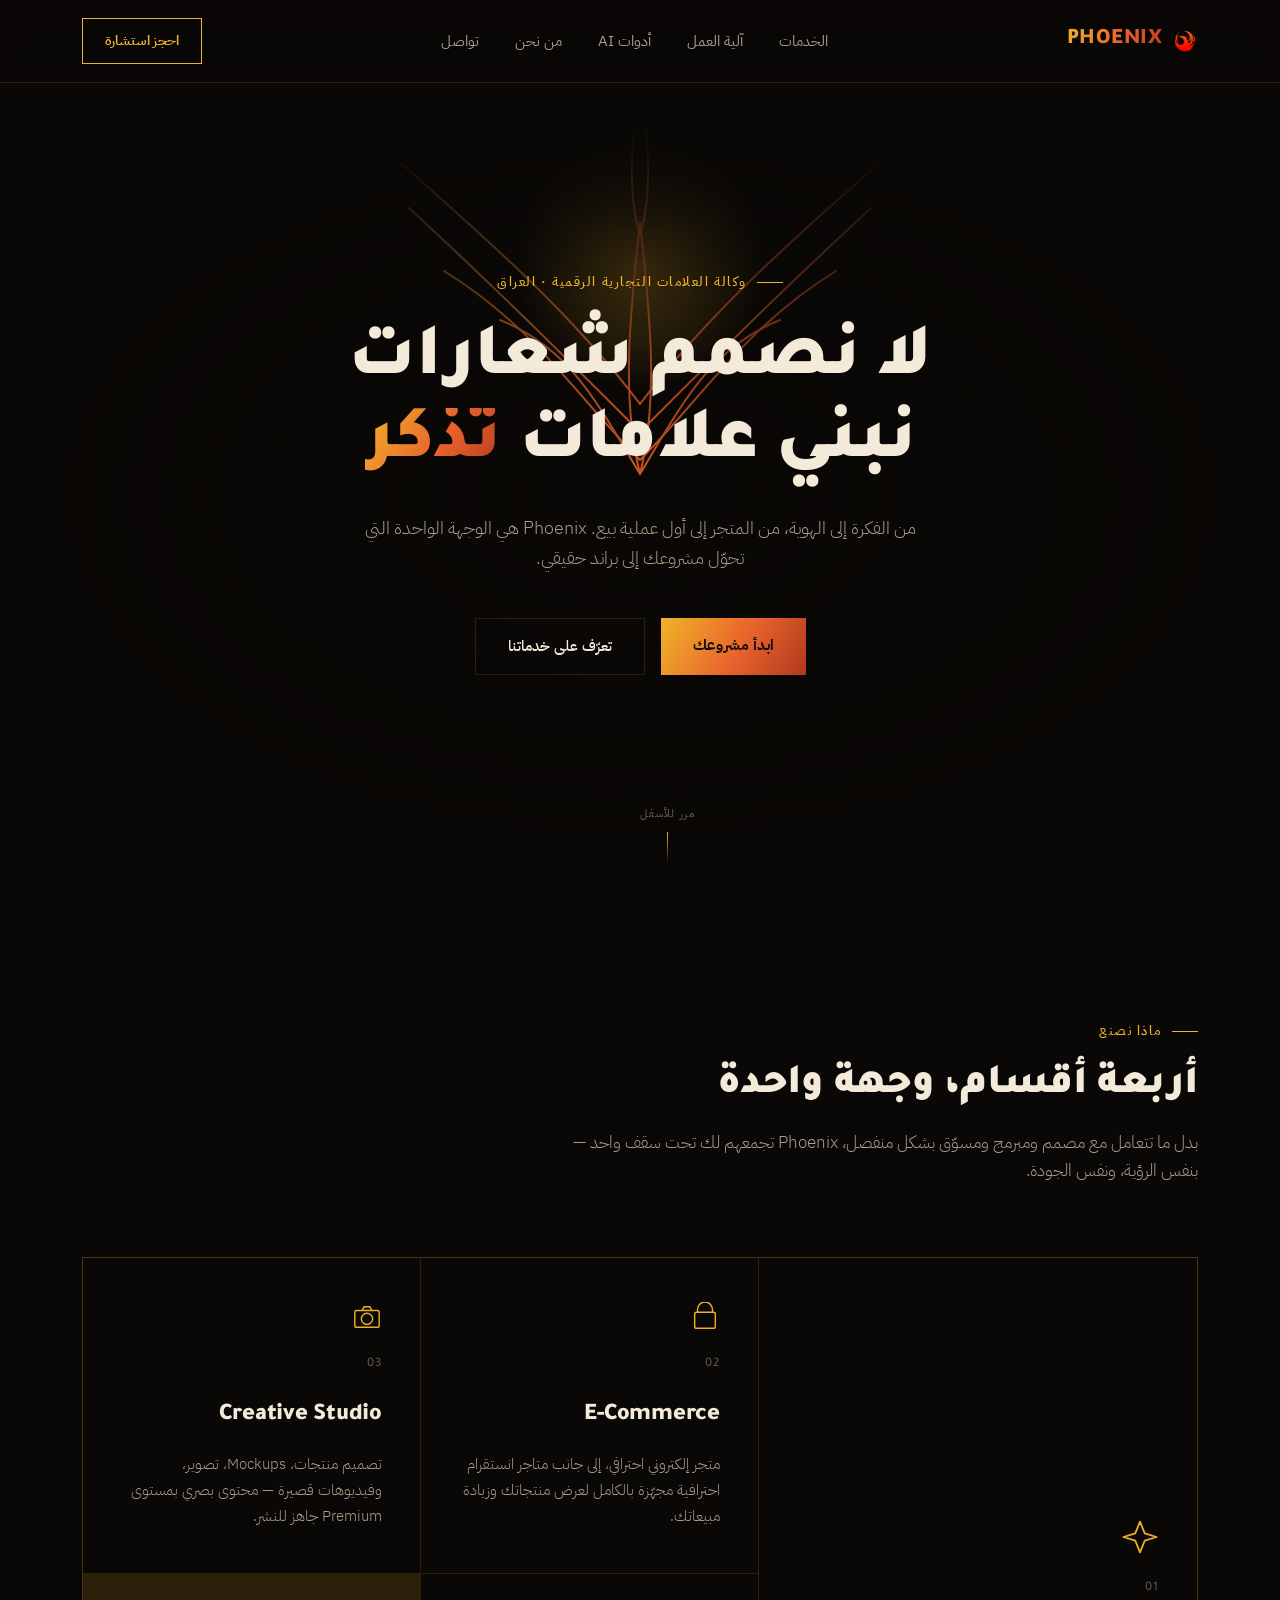
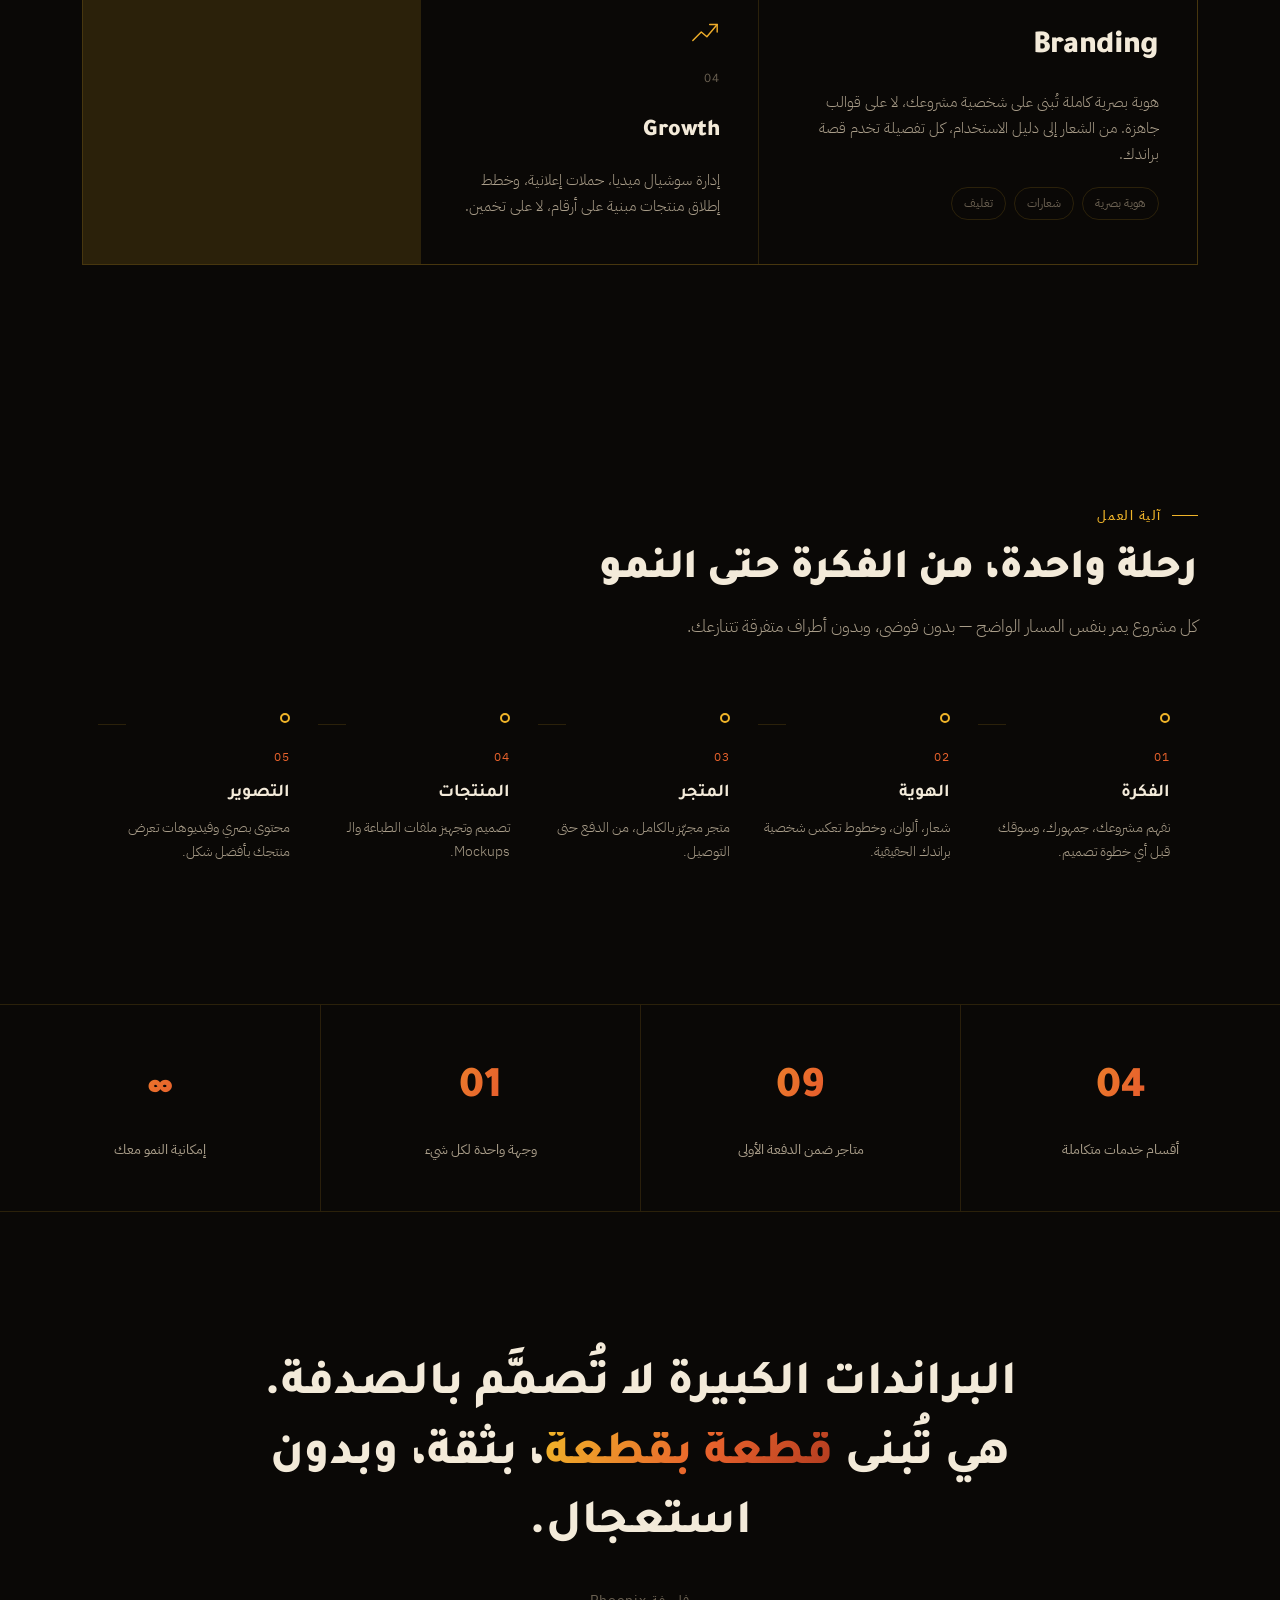
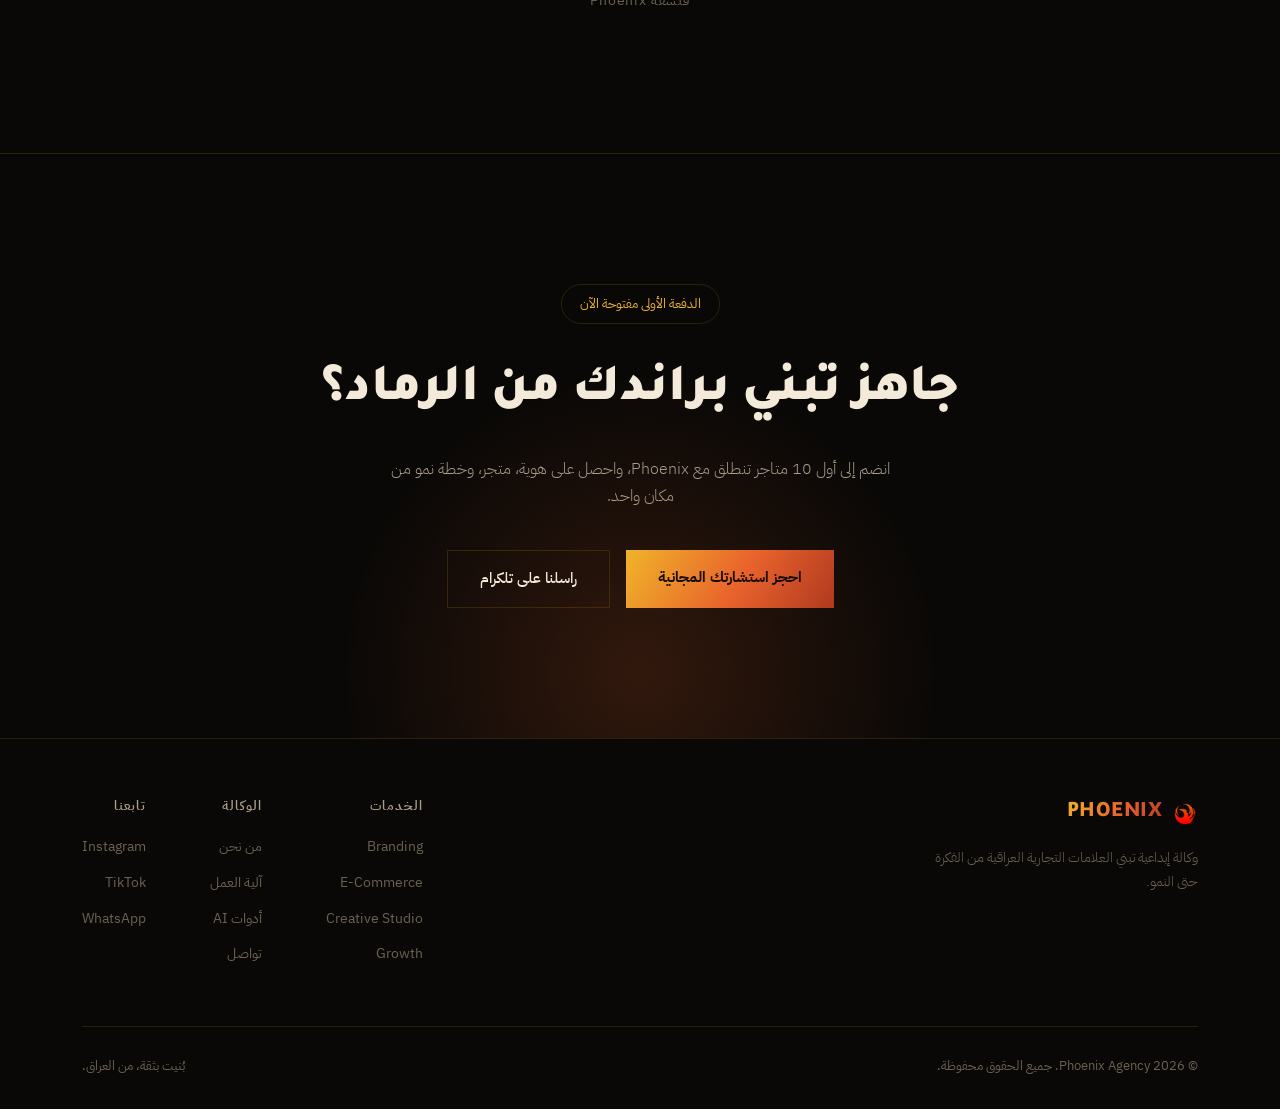
==== index.html @ eb83a471 "Rename phoenix-website.html to index.html" ====
<!DOCTYPE html>
<html lang="ar" dir="rtl">
<head>
<meta charset="UTF-8">
<meta name="viewport" content="width=device-width, initial-scale=1.0">
<title>Phoenix Agency — نبني علاماتك من الفكرة حتى النمو</title>
<link rel="preconnect" href="https://fonts.googleapis.com">
<link rel="preconnect" href="https://fonts.gstatic.com" crossorigin>
<link href="https://fonts.googleapis.com/css2?family=Tajawal:wght@400;500;700;800;900&family=IBM+Plex+Sans+Arabic:wght@300;400;500;600&display=swap" rel="stylesheet">
<style>
  :root{
    --bg-0:#0a0806;
    --bg-1:#141009;
    --bg-2:#1c150c;
    --ink:#f3ead9;
    --ink-dim:#a99d89;
    --ink-faint:#6b6152;
    --gold:#f0b429;
    --ember:#e8622c;
    --ember-deep:#b03a1f;
    --line:rgba(240,180,41,0.14);
    --flame: linear-gradient(120deg, #f0b429 0%, #e8622c 55%, #b03a1f 100%);
    --flame-soft: linear-gradient(180deg, rgba(240,180,41,0.16), rgba(232,98,44,0.02));
    --radius: 2px;
    --maxw: 1180px;
  }
  *{margin:0;padding:0;box-sizing:border-box;}
  html{scroll-behavior:smooth;}
  body{
    background:var(--bg-0);
    color:var(--ink);
    font-family:'IBM Plex Sans Arabic', sans-serif;
    font-weight:400;
    line-height:1.7;
    overflow-x:hidden;
    -webkit-font-smoothing:antialiased;
  }
  h1,h2,h3,.display{
    font-family:'Tajawal', sans-serif;
    font-weight:900;
    letter-spacing:-0.01em;
  }
  a{color:inherit;text-decoration:none;}
  img,svg{display:block;max-width:100%;}
  ::selection{background:var(--ember);color:var(--bg-0);}
  :focus-visible{outline:2px solid var(--gold);outline-offset:3px;}

  .wrap{max-width:var(--maxw);margin:0 auto;padding:0 32px;}

  /* ---------- NAV ---------- */
  header{
    position:fixed;top:0;left:0;right:0;z-index:100;
    background:rgba(10,8,6,0.72);
    backdrop-filter:blur(14px);
    border-bottom:1px solid var(--line);
  }
  nav{
    display:flex;align-items:center;justify-content:space-between;
    padding:18px 32px;max-width:var(--maxw);margin:0 auto;
  }
  .logo{
    font-family:'Tajawal',sans-serif;font-weight:900;font-size:22px;
    display:flex;align-items:center;gap:10px;letter-spacing:0.02em;
  }
  .logo-mark{width:26px;height:26px;flex-shrink:0;}
  .logo-text{background:var(--flame);-webkit-background-clip:text;background-clip:text;color:transparent;}
  .nav-links{display:flex;gap:36px;font-size:14.5px;color:var(--ink-dim);}
  .nav-links a{position:relative;padding:4px 0;transition:color .25s;}
  .nav-links a:hover{color:var(--ink);}
  .nav-links a::after{
    content:"";position:absolute;bottom:-2px;right:0;width:0;height:1px;
    background:var(--gold);transition:width .3s ease;
  }
  .nav-links a:hover::after{width:100%;}
  .nav-cta{
    font-size:14px;font-weight:600;padding:10px 22px;border:1px solid var(--gold);
    color:var(--gold);transition:all .3s ease;white-space:nowrap;
  }
  .nav-cta:hover{background:var(--gold);color:var(--bg-0);}
  .burger{display:none;}

  /* ---------- HERO ---------- */
  .hero{
    position:relative;min-height:100svh;display:flex;flex-direction:column;
    justify-content:center;align-items:center;text-align:center;
    padding:140px 32px 100px;overflow:hidden;
  }
  #ember-canvas{
    position:absolute;inset:0;width:100%;height:100%;z-index:0;opacity:0.85;
    pointer-events:none;
  }
  .hero-phoenix{
    position:absolute;top:6%;left:50%;transform:translateX(-50%);
    width:min(58vw,560px);z-index:1;pointer-events:none;
    animation:float 7s ease-in-out infinite;
  }
  .hero-phoenix svg{width:100%;height:auto;overflow:visible;}
  .hero-phoenix .feather{
    fill:none;stroke-width:1.4;stroke-linecap:round;
    stroke-dasharray:520;stroke-dashoffset:520;
    animation:drawFeather 2.4s cubic-bezier(.16,.8,.24,1) forwards;
  }
  .hero-phoenix .glow-core{
    fill:url(#coreGlow);opacity:0;
    animation:glowIn 2s ease forwards 1.6s;
  }
  @keyframes drawFeather{to{stroke-dashoffset:0;}}
  @keyframes glowIn{to{opacity:0.9;}}
  @keyframes float{
    0%,100%{transform:translateX(-50%) translateY(0);}
    50%{transform:translateX(-50%) translateY(-14px);}
  }
  .hero-vignette{
    position:absolute;inset:0;z-index:2;pointer-events:none;
    background:radial-gradient(ellipse 60% 50% at 50% 55%, transparent 0%, var(--bg-0) 82%);
  }
  .hero-inner{position:relative;z-index:3;max-width:840px;}
  .eyebrow{
    display:inline-flex;align-items:center;gap:10px;
    font-size:13px;letter-spacing:0.12em;color:var(--gold);
    font-weight:500;margin-bottom:28px;
    opacity:0;animation:riseIn .9s ease forwards;animation-delay:.1s;
  }
  .eyebrow::before{content:"";width:26px;height:1px;background:var(--gold);}
  .hero h1{
    font-size:clamp(38px,6.2vw,74px);line-height:1.12;
    color:var(--ink);margin-bottom:26px;
    opacity:0;animation:riseIn 1s ease forwards;animation-delay:.25s;
  }
  .hero h1 em{
    font-style:normal;background:var(--flame);
    -webkit-background-clip:text;background-clip:text;color:transparent;
  }
  .hero p{
    font-size:18px;color:var(--ink-dim);max-width:560px;margin:0 auto 44px;
    opacity:0;animation:riseIn 1s ease forwards;animation-delay:.4s;
    font-weight:300;
  }
  .hero-ctas{
    display:flex;gap:16px;justify-content:center;flex-wrap:wrap;
    opacity:0;animation:riseIn 1s ease forwards;animation-delay:.55s;
  }
  .btn-primary{
    background:var(--flame);color:#180d05;font-weight:700;font-size:15px;
    padding:15px 32px;border:none;position:relative;overflow:hidden;
    transition:transform .3s ease, box-shadow .3s ease;
  }
  .btn-primary:hover{transform:translateY(-2px);box-shadow:0 8px 30px -8px rgba(232,98,44,0.6);}
  .btn-ghost{
    padding:15px 32px;border:1px solid var(--line);color:var(--ink);
    font-size:15px;font-weight:500;transition:border-color .3s ease, background .3s ease;
  }
  .btn-ghost:hover{border-color:var(--gold);background:rgba(240,180,41,0.05);}

  @keyframes riseIn{
    from{opacity:0;transform:translateY(18px);}
    to{opacity:1;transform:translateY(0);}
  }

  .scroll-cue{
    position:absolute;bottom:36px;left:50%;transform:translateX(-50%);z-index:2;
    display:flex;flex-direction:column;align-items:center;gap:8px;
    color:var(--ink-faint);font-size:11px;letter-spacing:0.1em;
    opacity:0;animation:riseIn 1s ease forwards;animation-delay:.9s;
  }
  .scroll-cue .line{width:1px;height:32px;background:linear-gradient(var(--gold),transparent);animation:pulse 2s ease-in-out infinite;}
  @keyframes pulse{0%,100%{opacity:.3}50%{opacity:1}}

  /* ---------- SECTION SHELL ---------- */
  section{position:relative;padding:120px 0;}
  .section-head{max-width:640px;margin-bottom:72px;}
  .section-eyebrow{
    font-size:13px;color:var(--gold);letter-spacing:0.12em;font-weight:500;
    display:flex;align-items:center;gap:10px;margin-bottom:18px;
  }
  .section-eyebrow::before{content:"";width:26px;height:1px;background:var(--gold);}
  .section-head h2{font-size:clamp(28px,4vw,42px);line-height:1.25;color:var(--ink);}
  .section-head p{color:var(--ink-dim);font-size:16.5px;margin-top:16px;font-weight:300;}

  .reveal{opacity:0;transform:translateY(28px);transition:opacity .8s ease, transform .8s ease;}
  .reveal.in{opacity:1;transform:translateY(0);}

  /* ---------- SERVICES ---------- */
  .services-grid{
    display:grid;grid-template-columns:1.3fr 1fr 1fr;grid-template-rows:auto auto;gap:1px;
    background:var(--line);border:1px solid var(--line);
  }
  .service-card{
    background:var(--bg-0);padding:44px 38px;position:relative;overflow:hidden;
    transition:background .4s ease;
  }
  .service-card:hover{background:var(--bg-1);}
  .service-card:first-child{grid-row:span 2;display:flex;flex-direction:column;justify-content:flex-end;min-height:420px;}
  .service-card::before{
    content:"";position:absolute;top:0;right:0;width:100%;height:2px;
    background:var(--flame);transform:scaleX(0);transform-origin:right;
    transition:transform .5s ease;
  }
  .service-card:hover::before{transform:scaleX(1);}
  .service-num{
    font-family:'Tajawal',sans-serif;font-size:13px;color:var(--ink-faint);
    letter-spacing:0.08em;margin-bottom:20px;
  }
  .service-icon{
    width:30px;height:30px;margin-bottom:22px;
    transition:transform .5s cubic-bezier(.2,.8,.2,1);
  }
  .service-icon svg{width:100%;height:100%;}
  .service-card:hover .service-icon{transform:rotate(-8deg) scale(1.12);}
  .service-card:first-child .service-icon{width:38px;height:38px;}
  .service-card h3{font-size:24px;color:var(--ink);margin-bottom:14px;}
  .service-card:first-child h3{font-size:32px;}
  .service-card p{color:var(--ink-dim);font-size:15px;font-weight:300;line-height:1.75;}
  .service-tags{display:flex;flex-wrap:wrap;gap:8px;margin-top:20px;}
  .service-tags span{
    font-size:12px;color:var(--ink-faint);border:1px solid var(--line);
    padding:5px 12px;border-radius:20px;
  }

  /* ---------- PROCESS ---------- */
  .process-track{
    display:flex;overflow-x:auto;gap:0;padding-bottom:20px;
    scrollbar-width:thin;scrollbar-color:var(--ember) transparent;
  }
  .process-track::-webkit-scrollbar{height:4px;}
  .process-track::-webkit-scrollbar-thumb{background:var(--ember);}
  .process-step{
    flex:0 0 220px;padding:0 28px 0 0;position:relative;
  }
  .process-step:not(:last-child)::after{
    content:"";position:absolute;top:11px;left:0;width:28px;height:1px;
    background:var(--line);
  }
  .process-dot{
    width:10px;height:10px;border-radius:50%;background:var(--bg-0);
    border:2px solid var(--gold);margin-bottom:24px;position:relative;z-index:1;
  }
  .process-step h4{font-family:'Tajawal',sans-serif;font-weight:700;font-size:18px;color:var(--ink);margin-bottom:8px;}
  .process-step span.idx{display:block;font-size:12px;color:var(--ember);margin-bottom:10px;letter-spacing:0.08em;}
  .process-step p{font-size:14px;color:var(--ink-dim);font-weight:300;}

  /* ---------- STATS ---------- */
  .stats-bar{
    border-top:1px solid var(--line);border-bottom:1px solid var(--line);
    display:grid;grid-template-columns:repeat(4,1fr);
  }
  .stat{padding:48px 32px;text-align:center;border-left:1px solid var(--line);}
  .stat:last-child{border-left:none;}
  .stat b{
    display:block;font-family:'Tajawal',sans-serif;font-weight:900;font-size:44px;
    background:var(--flame);-webkit-background-clip:text;background-clip:text;color:transparent;
    margin-bottom:8px;
  }
  .stat span{font-size:13.5px;color:var(--ink-dim);}

  /* ---------- MANIFESTO ---------- */
  .manifesto{
    text-align:center;padding:140px 0;
  }
  .manifesto blockquote{
    font-family:'Tajawal',sans-serif;font-weight:800;
    font-size:clamp(26px,4.4vw,48px);line-height:1.45;
    max-width:920px;margin:0 auto;color:var(--ink);
  }
  .manifesto blockquote em{
    font-style:normal;background:var(--flame);
    -webkit-background-clip:text;background-clip:text;color:transparent;
  }
  .manifesto cite{
    display:block;margin-top:28px;font-style:normal;font-size:14px;
    color:var(--ink-faint);letter-spacing:0.06em;
  }

  /* ---------- CTA ---------- */
  .cta-section{
    position:relative;padding:130px 0;text-align:center;overflow:hidden;
    border-top:1px solid var(--line);
  }
  .cta-glow{
    position:absolute;bottom:-40%;left:50%;transform:translateX(-50%);
    width:600px;height:600px;border-radius:50%;
    background:radial-gradient(circle, rgba(232,98,44,0.18) 0%, transparent 70%);
    pointer-events:none;
  }
  .cta-section h2{font-size:clamp(30px,5vw,52px);color:var(--ink);margin-bottom:20px;position:relative;}
  .cta-section p{color:var(--ink-dim);max-width:520px;margin:0 auto 40px;font-weight:300;position:relative;}
  .cta-badge{
    display:inline-block;font-size:13px;color:var(--gold);border:1px solid var(--line);
    padding:8px 18px;border-radius:20px;margin-bottom:24px;position:relative;
  }

  /* ---------- FOOTER ---------- */
  footer{border-top:1px solid var(--line);padding:56px 0 32px;}
  .footer-grid{
    display:flex;justify-content:space-between;flex-wrap:wrap;gap:40px;margin-bottom:48px;
  }
  .footer-brand .logo{margin-bottom:14px;}
  .footer-brand p{color:var(--ink-faint);font-size:14px;max-width:280px;font-weight:300;}
  .footer-cols{display:flex;gap:64px;flex-wrap:wrap;}
  .footer-col h5{font-size:13px;color:var(--ink-dim);letter-spacing:0.08em;margin-bottom:18px;font-weight:600;}
  .footer-col a{display:block;font-size:14px;color:var(--ink-faint);margin-bottom:12px;transition:color .25s;}
  .footer-col a:hover{color:var(--gold);}
  .footer-bottom{
    display:flex;justify-content:space-between;align-items:center;flex-wrap:wrap;gap:16px;
    padding-top:28px;border-top:1px solid var(--line);
    font-size:13px;color:var(--ink-faint);
  }

  /* ---------- RESPONSIVE ---------- */
  @media (max-width:860px){
    .nav-links{display:none;}
    .services-grid{grid-template-columns:1fr;}
    .service-card:first-child{grid-row:auto;min-height:320px;}
    .stats-bar{grid-template-columns:repeat(2,1fr);}
    .stat:nth-child(2){border-left:none;}
    .stat{border-bottom:1px solid var(--line);}
    section{padding:80px 0;}
    .wrap{padding:0 22px;}
    nav{padding:16px 22px;}
  }

  @media (prefers-reduced-motion: reduce){
    *{animation-duration:0.01ms !important;animation-iteration-count:1 !important;transition-duration:0.01ms !important;}
    #ember-canvas{display:none;}
  }

  /* ---------- INTRO SPLASH ---------- */
  .intro-overlay{
    position:fixed;inset:0;z-index:9999;background:#000;
    display:flex;align-items:center;justify-content:center;
    animation:overlayOut .9s ease forwards;animation-delay:3.3s;
  }
  .intro-logo-wrap{
    position:relative;display:flex;align-items:center;justify-content:center;
  }
  .intro-flame-glow{
    position:absolute;width:70vmin;height:70vmin;border-radius:50%;
    background:radial-gradient(circle, rgba(240,180,41,0.55) 0%, rgba(232,98,44,0.32) 35%, transparent 70%);
    filter:blur(20px);opacity:0;
    animation:flameGlow 2.6s ease-in-out forwards;
  }
  .intro-logo{
    position:relative;width:min(34vw,220px);height:auto;opacity:0;
    animation:flameLogo 2.6s ease-in-out forwards;
  }
  @keyframes flameGlow{
    0%{opacity:0;transform:scale(.55);}
    14%{opacity:.22;transform:scale(.7);}
    24%{opacity:.12;transform:scale(.72);}
    36%{opacity:.45;transform:scale(.88);}
    48%{opacity:.25;transform:scale(.9);}
    60%{opacity:.65;transform:scale(1.02);}
    72%{opacity:.42;transform:scale(1);}
    86%{opacity:.6;transform:scale(1.06);}
    100%{opacity:.55;transform:scale(1.05);}
  }
  @keyframes flameLogo{
    0%{opacity:0;filter:brightness(.12) saturate(1.6);transform:scale(.82) translateY(8px);}
    12%{opacity:.3;filter:brightness(.35) saturate(1.7);transform:scale(.87) translateY(5px);}
    22%{opacity:.15;filter:brightness(.2) saturate(1.6);}
    34%{opacity:.5;filter:brightness(.6) saturate(1.7) drop-shadow(0 0 16px rgba(232,98,44,.55));}
    46%{opacity:.32;filter:brightness(.45) saturate(1.6);}
    58%{opacity:.78;filter:brightness(1.05) saturate(1.5) drop-shadow(0 0 26px rgba(240,180,41,.7));}
    70%{opacity:.6;filter:brightness(.8) saturate(1.4);}
    84%{opacity:.95;filter:brightness(1.05) saturate(1.2) drop-shadow(0 0 24px rgba(240,180,41,.55));}
    100%{opacity:1;filter:brightness(1) saturate(1) drop-shadow(0 0 20px rgba(240,180,41,.4));transform:scale(1) translateY(0);}
  }
  @keyframes overlayOut{to{opacity:0;visibility:hidden;}}
  @media (prefers-reduced-motion: reduce){
    .intro-overlay{display:none;}
  }
</style>
</head>
<body>

<div class="intro-overlay" id="introOverlay" aria-hidden="true">
  <div class="intro-logo-wrap">
    <div class="intro-flame-glow"></div>
    <img class="intro-logo" src="[data-uri]" alt="شعار Phoenix">
  </div>
</div>

<header>
  <nav>
    <div class="logo">
      <img class="logo-mark" src="[data-uri]" alt="شعار Phoenix">
      <span class="logo-text">PHOENIX</span>
    </div>
    <div class="nav-links">
      <a href="#services">الخدمات</a>
      <a href="#process">آلية العمل</a>
      <a href="ai-tools.html">أدوات AI</a>
      <a href="#manifesto">من نحن</a>
      <a href="#contact">تواصل</a>
    </div>
    <a href="#contact" class="nav-cta">احجز استشارة</a>
  </nav>
</header>

<section class="hero">
  <canvas id="ember-canvas"></canvas>

  <div class="hero-phoenix" aria-hidden="true">
    <svg viewBox="0 0 400 320" fill="none">
      <defs>
        <linearGradient id="featherGrad" x1="0" y1="0" x2="400" y2="320" gradientUnits="userSpaceOnUse">
          <stop offset="0%" stop-color="#f0b429"/>
          <stop offset="55%" stop-color="#e8622c"/>
          <stop offset="100%" stop-color="#b03a1f"/>
        </linearGradient>
        <radialGradient id="coreGlow" cx="50%" cy="50%" r="50%">
          <stop offset="0%" stop-color="#f0b429" stop-opacity="0.55"/>
          <stop offset="100%" stop-color="#f0b429" stop-opacity="0"/>
        </radialGradient>
      </defs>

      <circle class="glow-core" cx="200" cy="150" r="90"/>

      <!-- right wing feathers -->
      <path class="feather" stroke="url(#featherGrad)" d="M200,300 C230,250 250,210 300,190" style="animation-delay:.05s"/>
      <path class="feather" stroke="url(#featherGrad)" d="M200,290 C245,245 275,195 340,155" style="animation-delay:.2s"/>
      <path class="feather" stroke="url(#featherGrad)" d="M200,270 C250,220 300,170 365,110" style="animation-delay:.35s"/>
      <path class="feather" stroke="url(#featherGrad)" d="M200,250 C245,190 300,140 380,70" style="animation-delay:.5s"/>

      <!-- left wing feathers (mirrored) -->
      <path class="feather" stroke="url(#featherGrad)" d="M200,300 C170,250 150,210 100,190" style="animation-delay:.05s"/>
      <path class="feather" stroke="url(#featherGrad)" d="M200,290 C155,245 125,195 60,155" style="animation-delay:.2s"/>
      <path class="feather" stroke="url(#featherGrad)" d="M200,270 C150,220 100,170 35,110" style="animation-delay:.35s"/>
      <path class="feather" stroke="url(#featherGrad)" d="M200,250 C155,190 100,140 20,70" style="animation-delay:.5s"/>

      <!-- rising body / flame crest -->
      <path class="feather" stroke="url(#featherGrad)" stroke-width="1.8" d="M200,300 C185,240 195,170 200,120 C205,170 215,240 200,300 Z" style="animation-delay:.65s"/>
      <path class="feather" stroke="url(#featherGrad)" stroke-width="1.8" d="M200,130 C190,95 195,55 200,20 C205,55 210,95 200,130 Z" style="animation-delay:.8s"/>
    </svg>
  </div>

  <div class="hero-vignette"></div>
  <div class="hero-inner">
    <div class="eyebrow">وكالة العلامات التجارية الرقمية · العراق</div>
    <h1>لا نصمم شعارات<br>نبني علامات <em>تُذكر</em></h1>
    <p>من الفكرة إلى الهوية، من المتجر إلى أول عملية بيع. Phoenix هي الوجهة الواحدة التي تحوّل مشروعك إلى براند حقيقي.</p>
    <div class="hero-ctas">
      <a href="#contact" class="btn-primary">ابدأ مشروعك</a>
      <a href="#services" class="btn-ghost">تعرّف على خدماتنا</a>
    </div>
  </div>
  <div class="scroll-cue"><span>مرر للأسفل</span><div class="line"></div></div>
</section>

<section id="services">
  <div class="wrap">
    <div class="section-head reveal">
      <div class="section-eyebrow">ماذا نصنع</div>
      <h2>أربعة أقسام، وجهة واحدة</h2>
      <p>بدل ما تتعامل مع مصمم ومبرمج ومسوّق بشكل منفصل، Phoenix تجمعهم لك تحت سقف واحد — بنفس الرؤية، ونفس الجودة.</p>
    </div>

    <div class="services-grid reveal">
      <div class="service-card">
        <div class="service-icon"><svg viewBox="0 0 32 32" fill="none"><path d="M16 3 L20 13 L30 16 L20 19 L16 29 L12 19 L2 16 L12 13 Z" stroke="url(#featherGrad)" stroke-width="1.5" stroke-linejoin="round"/></svg></div>
        <div class="service-num">01</div>
        <h3>Branding</h3>
        <p>هوية بصرية كاملة تُبنى على شخصية مشروعك، لا على قوالب جاهزة. من الشعار إلى دليل الاستخدام، كل تفصيلة تخدم قصة براندك.</p>
        <div class="service-tags"><span>هوية بصرية</span><span>شعارات</span><span>تغليف</span></div>
      </div>
      <div class="service-card">
        <div class="service-icon"><svg viewBox="0 0 32 32" fill="none"><path d="M8 11 V8 a8 8 0 0 1 16 0 v3" stroke="url(#featherGrad)" stroke-width="1.5"/><rect x="5" y="11" width="22" height="17" rx="2" stroke="url(#featherGrad)" stroke-width="1.5"/></svg></div>
        <div class="service-num">02</div>
        <h3>E-Commerce</h3>
        <p>متجر إلكتروني احترافي، إلى جانب متاجر انستقرام احترافية مجهّزة بالكامل لعرض منتجاتك وزيادة مبيعاتك.</p>
      </div>
      <div class="service-card">
        <div class="service-icon"><svg viewBox="0 0 32 32" fill="none"><rect x="3" y="9" width="26" height="18" rx="2" stroke="url(#featherGrad)" stroke-width="1.5"/><circle cx="16" cy="18" r="6" stroke="url(#featherGrad)" stroke-width="1.5"/><path d="M11 9 L13 5 H19 L21 9" stroke="url(#featherGrad)" stroke-width="1.5"/></svg></div>
        <div class="service-num">03</div>
        <h3>Creative Studio</h3>
        <p>تصميم منتجات، Mockups، تصوير، وفيديوهات قصيرة — محتوى بصري بمستوى Premium جاهز للنشر.</p>
      </div>
      <div class="service-card">
        <div class="service-icon"><svg viewBox="0 0 32 32" fill="none"><path d="M3 24 L12 15 L18 20 L29 7" stroke="url(#featherGrad)" stroke-width="1.5" stroke-linecap="round" stroke-linejoin="round"/><path d="M21 7 H29 V15" stroke="url(#featherGrad)" stroke-width="1.5" stroke-linecap="round" stroke-linejoin="round"/></svg></div>
        <div class="service-num">04</div>
        <h3>Growth</h3>
        <p>إدارة سوشيال ميديا، حملات إعلانية، وخطط إطلاق منتجات مبنية على أرقام، لا على تخمين.</p>
      </div>
    </div>
  </div>
</section>

<section id="process">
  <div class="wrap">
    <div class="section-head reveal">
      <div class="section-eyebrow">آلية العمل</div>
      <h2>رحلة واحدة، من الفكرة حتى النمو</h2>
      <p>كل مشروع يمر بنفس المسار الواضح — بدون فوضى، وبدون أطراف متفرقة تتنازعك.</p>
    </div>

    <div class="process-track reveal">
      <div class="process-step">
        <div class="process-dot"></div>
        <span class="idx">01</span>
        <h4>الفكرة</h4>
        <p>نفهم مشروعك، جمهورك، وسوقك قبل أي خطوة تصميم.</p>
      </div>
      <div class="process-step">
        <div class="process-dot"></div>
        <span class="idx">02</span>
        <h4>الهوية</h4>
        <p>شعار، ألوان، وخطوط تعكس شخصية براندك الحقيقية.</p>
      </div>
      <div class="process-step">
        <div class="process-dot"></div>
        <span class="idx">03</span>
        <h4>المتجر</h4>
        <p>متجر مجهّز بالكامل، من الدفع حتى التوصيل.</p>
      </div>
      <div class="process-step">
        <div class="process-dot"></div>
        <span class="idx">04</span>
        <h4>المنتجات</h4>
        <p>تصميم وتجهيز ملفات الطباعة والـ Mockups.</p>
      </div>
      <div class="process-step">
        <div class="process-dot"></div>
        <span class="idx">05</span>
        <h4>التصوير</h4>
        <p>محتوى بصري وفيديوهات تعرض منتجك بأفضل شكل.</p>
      </div>
      <div class="process-step">
        <div class="process-dot"></div>
        <span class="idx">06</span>
        <h4>التسويق</h4>
        <p>حملات وخطط إطلاق تصل للجمهور الصح.</p>
      </div>
      <div class="process-step">
        <div class="process-dot"></div>
        <span class="idx">07</span>
        <h4>النمو</h4>
        <p>متابعة مستمرة لتطوير البراند وزيادة المبيعات.</p>
      </div>
    </div>
  </div>
</section>

<div class="stats-bar reveal">
  <div class="stat"><b class="count" data-target="4" data-pad="2">00</b><span>أقسام خدمات متكاملة</span></div>
  <div class="stat"><b class="count" data-target="10" data-pad="2">00</b><span>متاجر ضمن الدفعة الأولى</span></div>
  <div class="stat"><b class="count" data-target="1" data-pad="2">00</b><span>وجهة واحدة لكل شيء</span></div>
  <div class="stat"><b>∞</b><span>إمكانية النمو معك</span></div>
</div>

<section id="manifesto" class="manifesto">
  <div class="wrap">
    <blockquote class="reveal">
      البراندات الكبيرة لا تُصمَّم بالصدفة.<br>
      هي تُبنى <em>قطعة بقطعة</em>، بثقة، وبدون استعجال.
    </blockquote>
    <cite class="reveal">فلسفة Phoenix</cite>
  </div>
</section>

<section class="cta-section" id="contact">
  <div class="cta-glow"></div>
  <div class="wrap">
    <div class="cta-badge reveal">الدفعة الأولى مفتوحة الآن</div>
    <h2 class="reveal">جاهز تبني براندك من الرماد؟</h2>
    <p class="reveal">انضم إلى أول 10 متاجر تنطلق مع Phoenix، واحصل على هوية، متجر، وخطة نمو من مكان واحد.</p>
    <div class="hero-ctas reveal">
      <a href="https://t.me/PhoenixAid" target="_blank" rel="noopener" class="btn-primary">احجز استشارتك المجانية</a>
      <a href="https://t.me/PhoenixAid" target="_blank" rel="noopener" class="btn-ghost">راسلنا على تلكرام</a>
    </div>
  </div>
</section>

<footer>
  <div class="wrap">
    <div class="footer-grid">
      <div class="footer-brand">
        <div class="logo">
          <img class="logo-mark" src="[data-uri]" alt="شعار Phoenix">
          <span class="logo-text">PHOENIX</span>
        </div>
        <p>وكالة إبداعية تبني العلامات التجارية العراقية من الفكرة حتى النمو.</p>
      </div>
      <div class="footer-cols">
        <div class="footer-col">
          <h5>الخدمات</h5>
          <a href="#services">Branding</a>
          <a href="#services">E-Commerce</a>
          <a href="#services">Creative Studio</a>
          <a href="#services">Growth</a>
        </div>
        <div class="footer-col">
          <h5>الوكالة</h5>
          <a href="#manifesto">من نحن</a>
          <a href="#process">آلية العمل</a>
          <a href="ai-tools.html">أدوات AI</a>
          <a href="#contact">تواصل</a>
        </div>
        <div class="footer-col">
          <h5>تابعنا</h5>
          <a href="#">Instagram</a>
          <a href="#">TikTok</a>
          <a href="#">WhatsApp</a>
        </div>
      </div>
    </div>
    <div class="footer-bottom">
      <span>© 2026 Phoenix Agency. جميع الحقوق محفوظة.</span>
      <span>بُنيت بثقة، من العراق.</span>
    </div>
  </div>
</footer>

<script>
  // Intro splash sequence
  (function(){
    var overlay = document.getElementById('introOverlay');
    if(!overlay) return;
    var reduce = window.matchMedia('(prefers-reduced-motion: reduce)').matches;
    if(reduce){
      overlay.remove();
    } else {
      document.body.style.overflow = 'hidden';
      setTimeout(function(){
        document.body.style.overflow = '';
        overlay.remove();
      }, 4300);
    }
  })();

  // Count-up stats
  const counters = document.querySelectorAll('.count');
  const countIO = new IntersectionObserver((entries)=>{
    entries.forEach(e=>{
      if(e.isIntersecting){
        const el = e.target;
        const target = parseInt(el.dataset.target,10);
        const pad = parseInt(el.dataset.pad,10) || 0;
        const dur = 1200;
        const start = performance.now();
        function tick(now){
          const p = Math.min((now-start)/dur, 1);
          const eased = 1 - Math.pow(1-p, 3);
          const val = Math.round(eased*target);
          el.textContent = String(val).padStart(pad,'0');
          if(p<1) requestAnimationFrame(tick);
        }
        requestAnimationFrame(tick);
        countIO.unobserve(el);
      }
    });
  }, {threshold:0.5});
  counters.forEach(c=>countIO.observe(c));

  // Scroll reveal
  const io = new IntersectionObserver((entries)=>{
    entries.forEach(e=>{ if(e.isIntersecting){ e.target.classList.add('in'); io.unobserve(e.target); } });
  }, {threshold:0.15});
  document.querySelectorAll('.reveal').forEach(el=>io.observe(el));

  // Ember particle canvas
  const canvas = document.getElementById('ember-canvas');
  const ctx = canvas.getContext('2d');
  let w, h, particles = [];
  const reduceMotion = window.matchMedia('(prefers-reduced-motion: reduce)').matches;

  function resize(){
    w = canvas.width = canvas.offsetWidth * devicePixelRatio;
    h = canvas.height = canvas.offsetHeight * devicePixelRatio;
  }
  window.addEventListener('resize', resize);
  resize();

  function makeParticle(){
    return {
      x: Math.random()*w,
      y: h + Math.random()*80,
      r: (Math.random()*1.8+0.5)*devicePixelRatio,
      speed: (Math.random()*0.5+0.25)*devicePixelRatio,
      drift: (Math.random()-0.5)*0.4,
      alpha: Math.random()*0.5+0.3,
      hue: Math.random()>0.5 ? [240,180,41] : [232,98,44],
      flicker: Math.random()*0.02+0.005,
      t: Math.random()*100
    };
  }
  const COUNT = reduceMotion ? 0 : 70;
  for(let i=0;i<COUNT;i++) particles.push(makeParticle());

  function draw(){
    ctx.clearRect(0,0,w,h);
    particles.forEach(p=>{
      p.y -= p.speed;
      p.x += Math.sin(p.t)*p.drift;
      p.t += p.flicker*4;
      const flick = 0.6 + Math.sin(p.t)*0.4;
      if(p.y < -20){ Object.assign(p, makeParticle(), {y: h+10}); }
      const [r,g,b] = p.hue;
      ctx.beginPath();
      ctx.arc(p.x, p.y, p.r, 0, Math.PI*2);
      ctx.fillStyle = `rgba(${r},${g},${b},${p.alpha*flick})`;
      ctx.shadowColor = `rgba(${r},${g},${b},0.8)`;
      ctx.shadowBlur = 6*devicePixelRatio;
      ctx.fill();
    });
    if(!reduceMotion) requestAnimationFrame(draw);
  }
  draw();
</script>

</body>
</html>
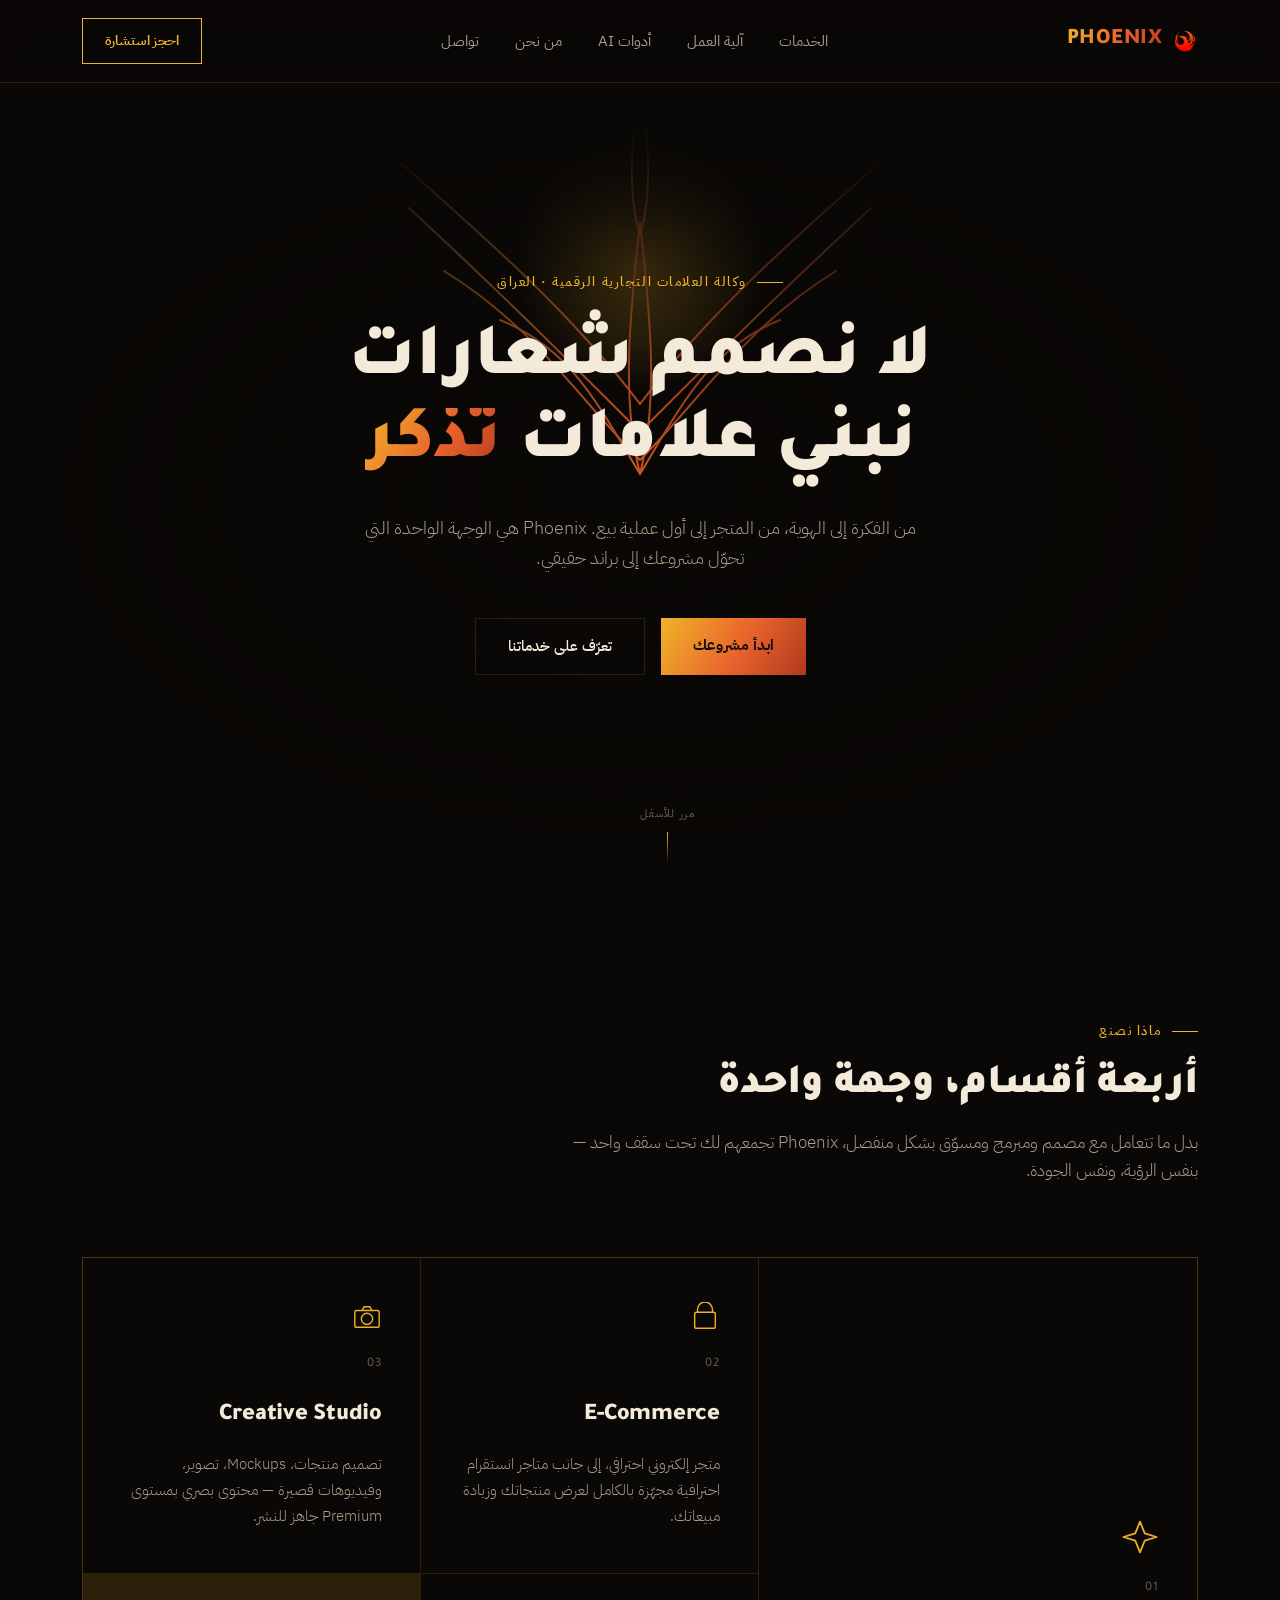
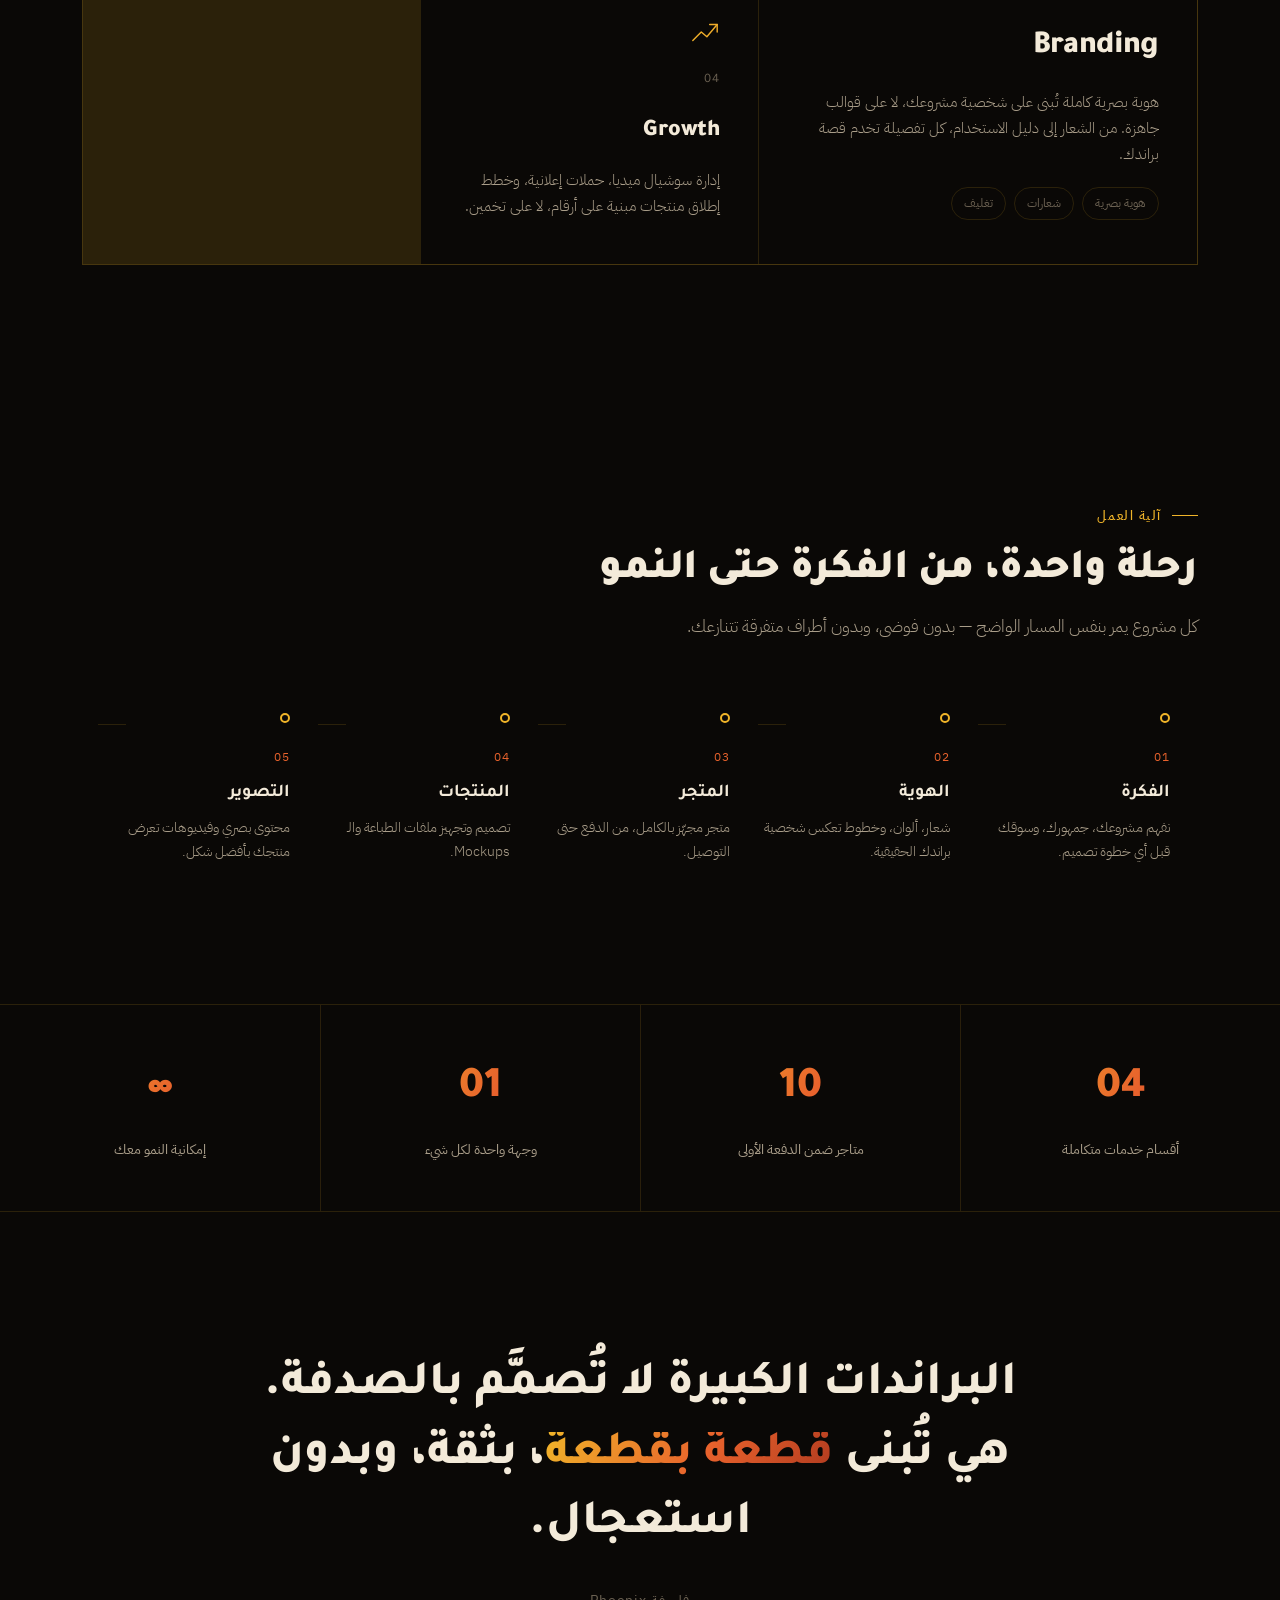
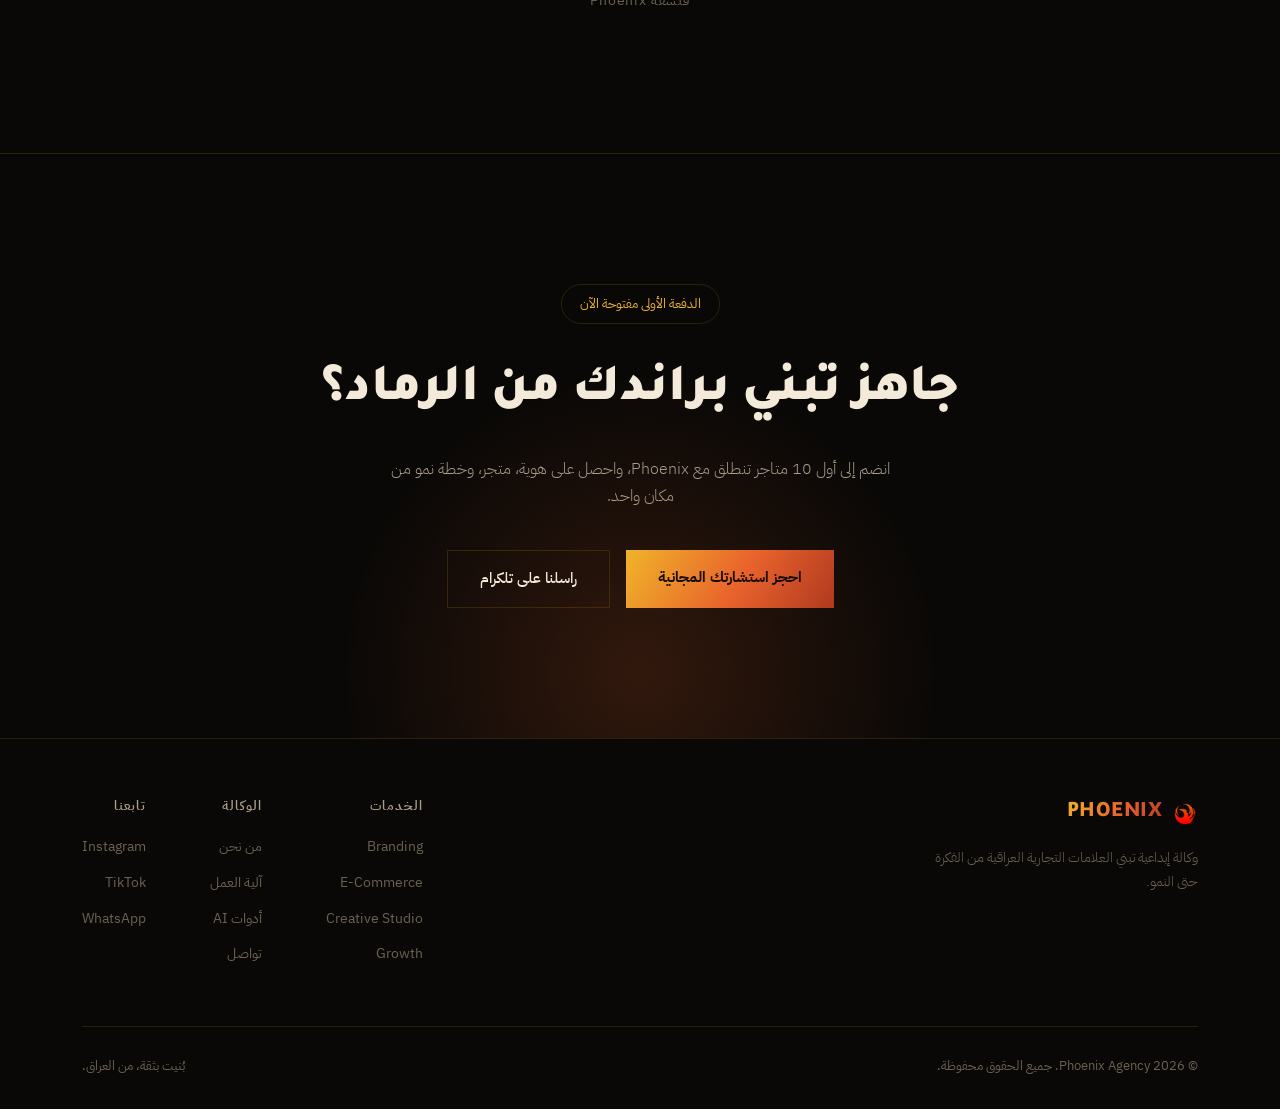
==== commit 562900f7: "Add files via upload" ====
--- a/index.html
+++ b/index.html
@@ -77,7 +77,14 @@
     color:var(--gold);transition:all .3s ease;white-space:nowrap;
   }
   .nav-cta:hover{background:var(--gold);color:var(--bg-0);}
-  .burger{display:none;}
+  .burger{
+    display:none;background:none;border:none;cursor:pointer;padding:6px;
+    flex-direction:column;justify-content:center;gap:5px;z-index:110;
+  }
+  .burger span{display:block;width:22px;height:2px;background:var(--ink);transition:transform .3s ease, opacity .3s ease;}
+  .burger.active span:nth-child(1){transform:translateY(7px) rotate(45deg);}
+  .burger.active span:nth-child(2){opacity:0;}
+  .burger.active span:nth-child(3){transform:translateY(-7px) rotate(-45deg);}
 
   /* ---------- HERO ---------- */
   .hero{
@@ -308,15 +315,40 @@
 
   /* ---------- RESPONSIVE ---------- */
   @media (max-width:860px){
-    .nav-links{display:none;}
+    header{position:sticky;}
+    nav{position:relative;}
+    .burger{display:flex;}
+    .nav-links{
+      display:flex;flex-direction:column;gap:0;
+      position:absolute;top:100%;left:0;right:0;
+      background:rgba(10,8,6,0.98);backdrop-filter:blur(14px);
+      border-bottom:1px solid var(--line);
+      max-height:0;overflow:hidden;transition:max-height .35s ease;
+    }
+    .nav-links.open{max-height:400px;}
+    .nav-links a{padding:16px 22px;border-bottom:1px solid var(--line);width:100%;}
+    .nav-links a::after{display:none;}
+    .nav-cta{padding:9px 16px;font-size:13px;}
+    .hero-phoenix{width:min(70vw,320px);}
+    .process-track{padding-bottom:14px;}
     .services-grid{grid-template-columns:1fr;}
     .service-card:first-child{grid-row:auto;min-height:320px;}
     .stats-bar{grid-template-columns:repeat(2,1fr);}
     .stat:nth-child(2){border-left:none;}
     .stat{border-bottom:1px solid var(--line);}
+    .footer-grid{gap:32px;}
+    .footer-cols{gap:32px;width:100%;justify-content:space-between;}
     section{padding:80px 0;}
     .wrap{padding:0 22px;}
     nav{padding:16px 22px;}
+  }
+
+  @media (max-width:480px){
+    .hero-ctas{flex-direction:column;align-items:stretch;}
+    .hero-ctas a{text-align:center;}
+    .stats-bar{grid-template-columns:1fr;}
+    .stat:nth-child(2){border-bottom:1px solid var(--line);}
+    .footer-cols{flex-direction:column;gap:28px;}
   }
 
   @media (prefers-reduced-motion: reduce){
@@ -386,13 +418,16 @@
       <img class="logo-mark" src="[data-uri]" alt="شعار Phoenix">
       <span class="logo-text">PHOENIX</span>
     </div>
-    <div class="nav-links">
+    <div class="nav-links" id="navLinks">
       <a href="#services">الخدمات</a>
       <a href="#process">آلية العمل</a>
       <a href="ai-tools.html">أدوات AI</a>
       <a href="#manifesto">من نحن</a>
       <a href="#contact">تواصل</a>
     </div>
+    <button class="burger" id="burgerBtn" aria-label="فتح القائمة" aria-expanded="false">
+      <span></span><span></span><span></span>
+    </button>
     <a href="#contact" class="nav-cta">احجز استشارة</a>
   </nav>
 </header>
@@ -611,6 +646,29 @@
 </footer>
 
 <script>
+  // Mobile nav toggle
+  (function(){
+    var burger = document.getElementById('burgerBtn');
+    var navLinks = document.getElementById('navLinks');
+    if(!burger || !navLinks) return;
+    function closeMenu(){
+      burger.classList.remove('active');
+      navLinks.classList.remove('open');
+      burger.setAttribute('aria-expanded','false');
+    }
+    burger.addEventListener('click', function(){
+      var isOpen = navLinks.classList.toggle('open');
+      burger.classList.toggle('active', isOpen);
+      burger.setAttribute('aria-expanded', isOpen ? 'true' : 'false');
+    });
+    navLinks.querySelectorAll('a').forEach(function(a){
+      a.addEventListener('click', closeMenu);
+    });
+    window.addEventListener('resize', function(){
+      if(window.innerWidth > 860) closeMenu();
+    });
+  })();
+
   // Intro splash sequence
   (function(){
     var overlay = document.getElementById('introOverlay');
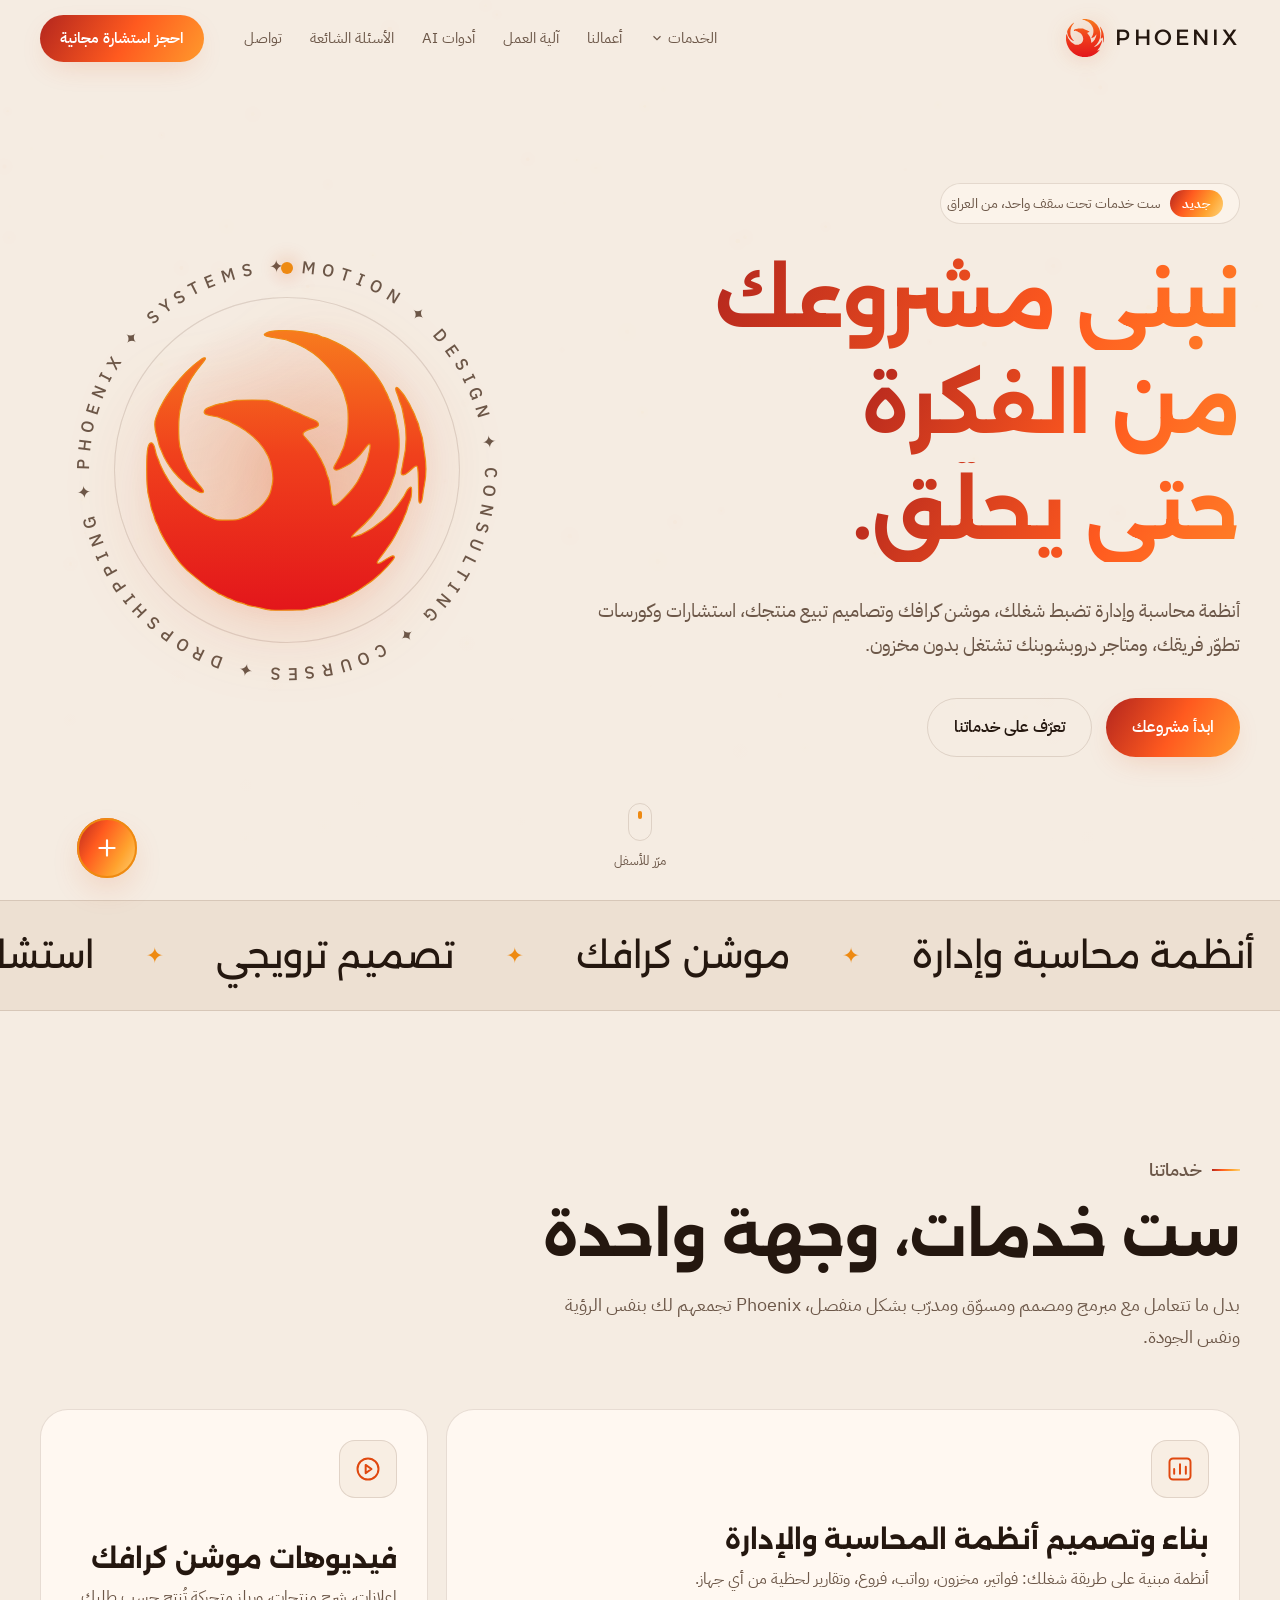
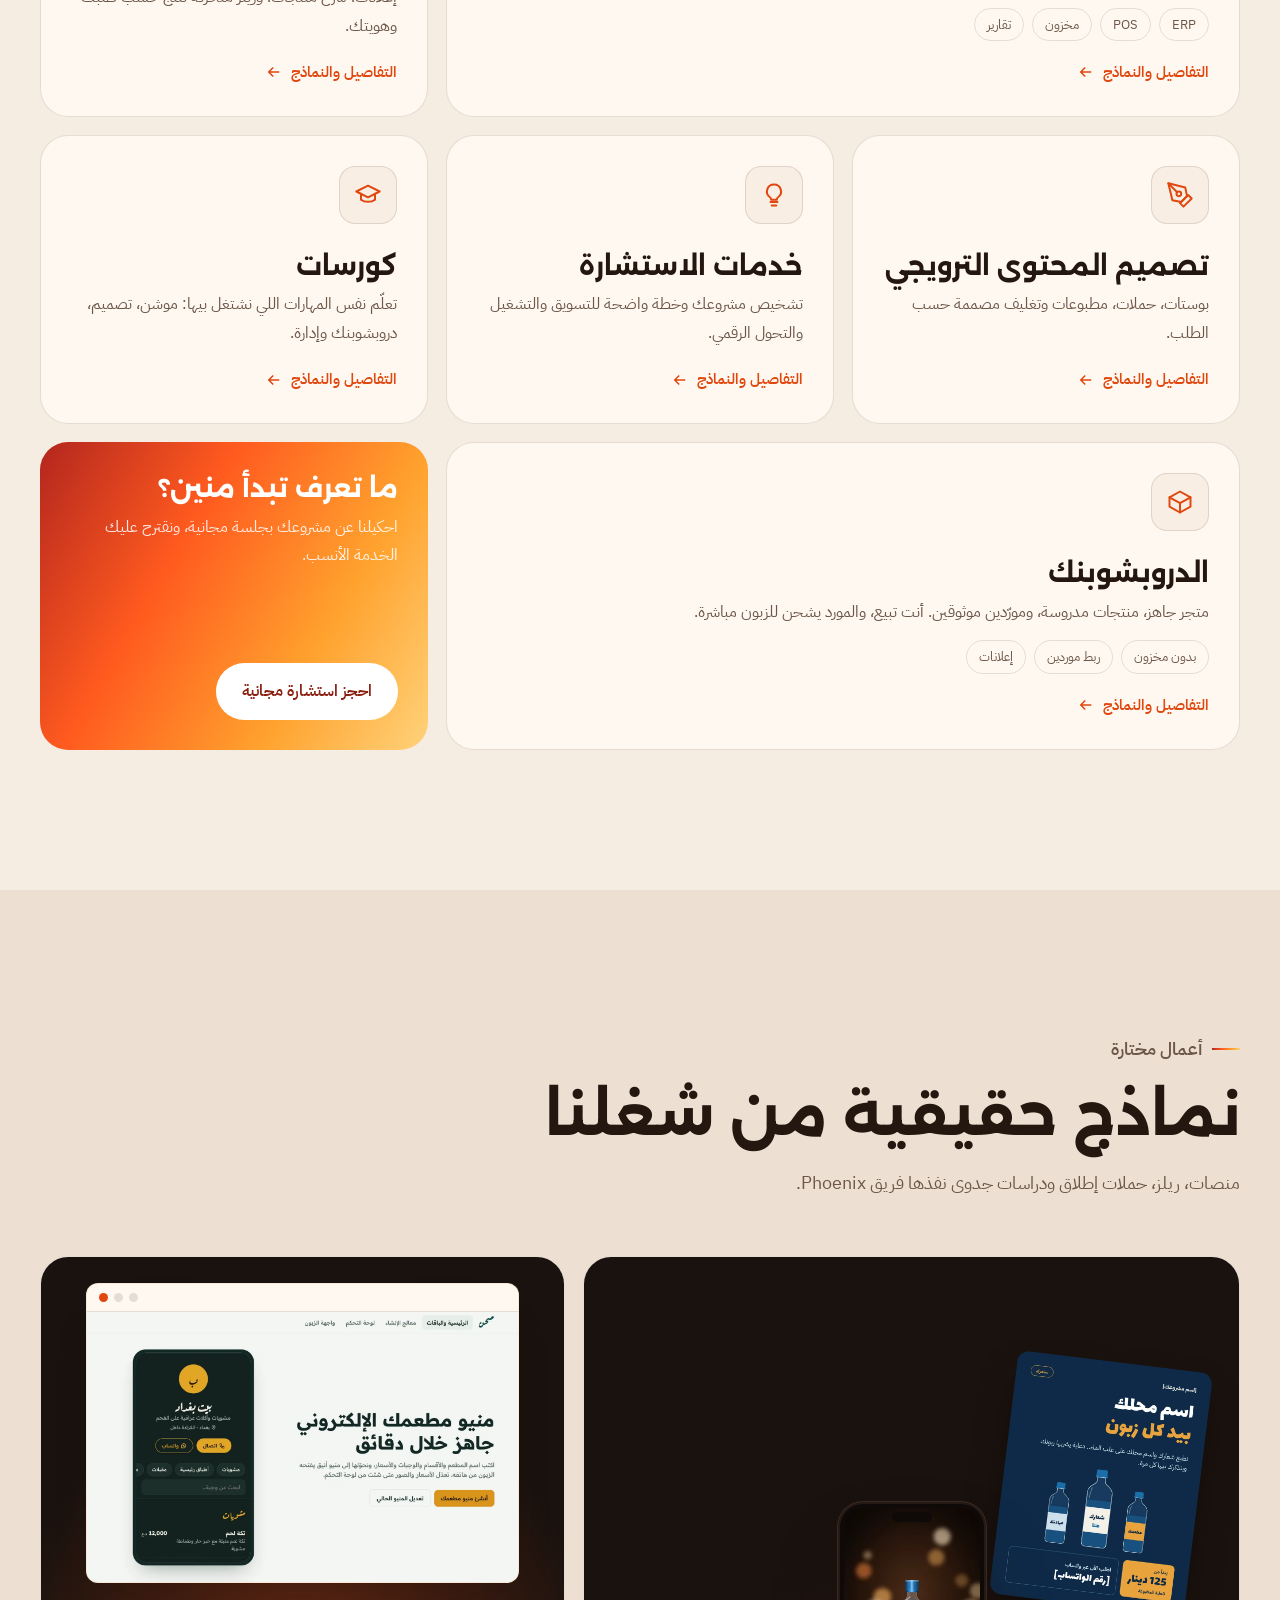
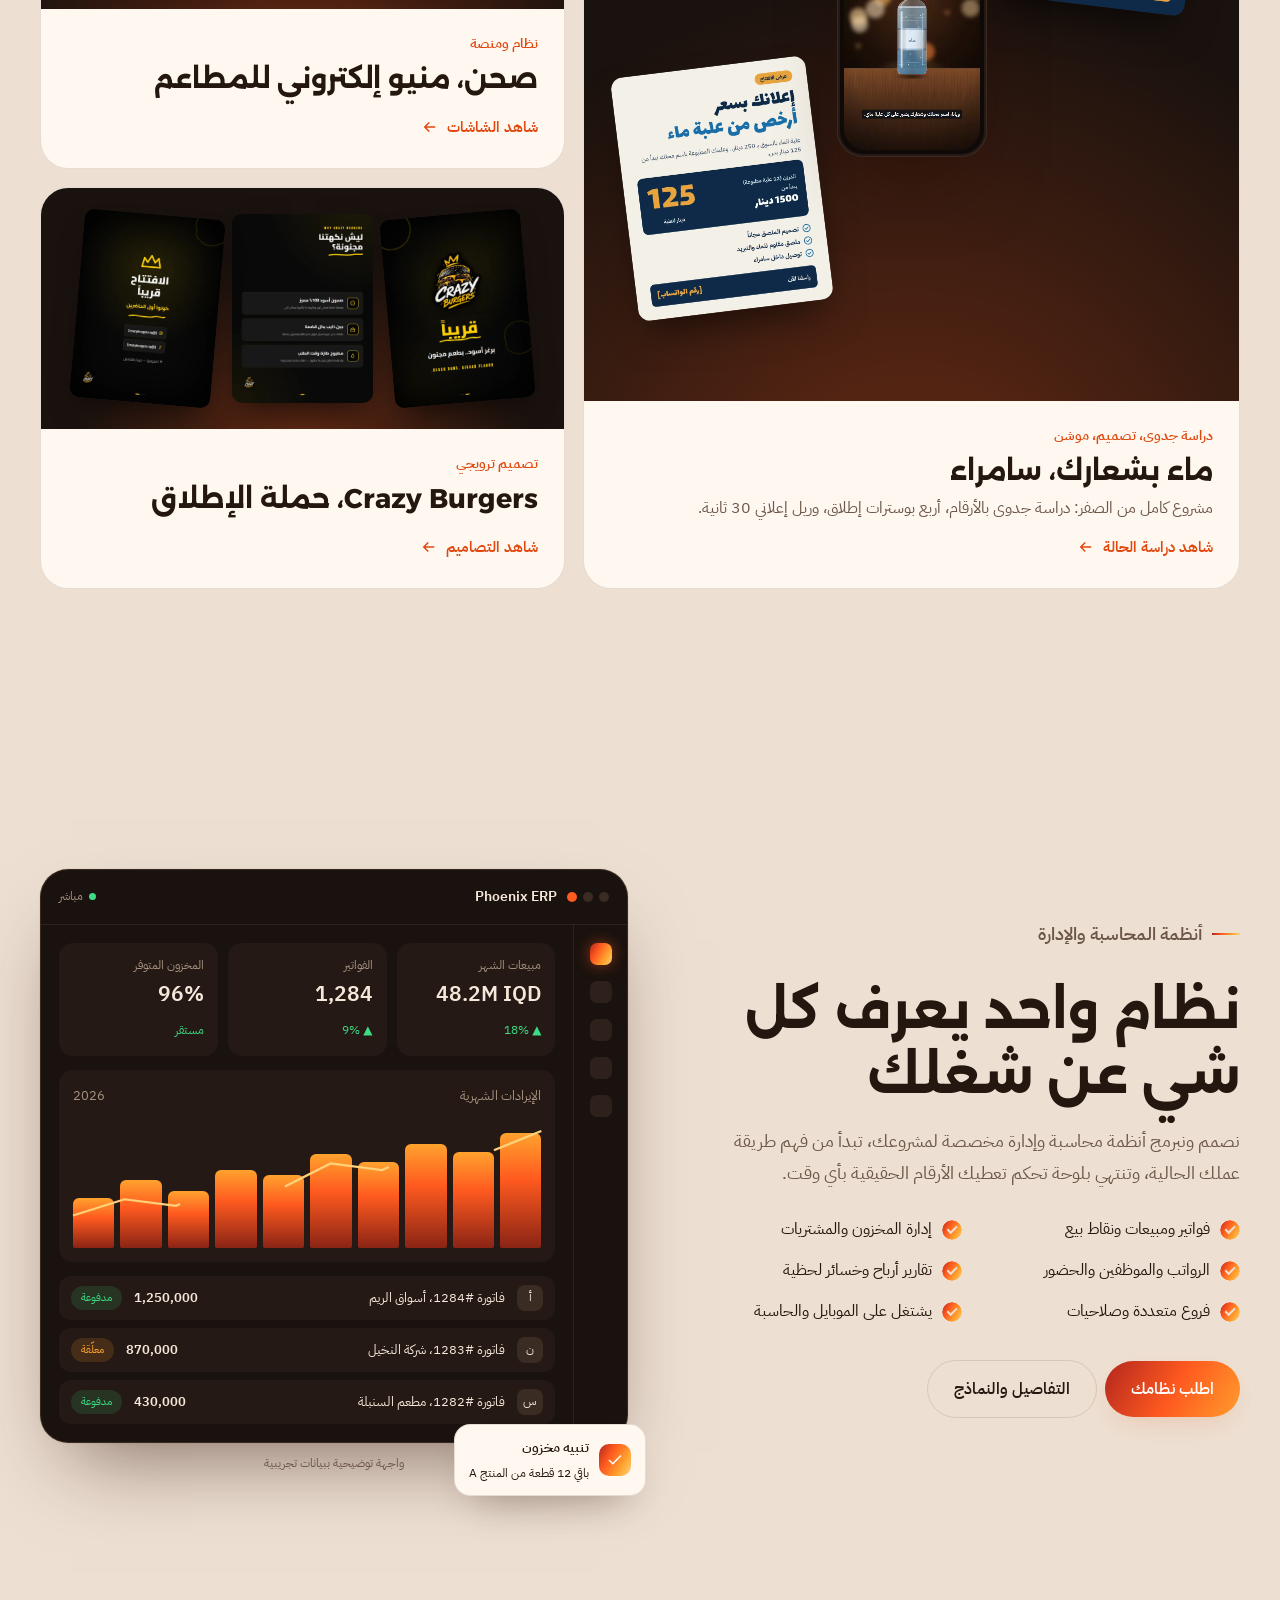
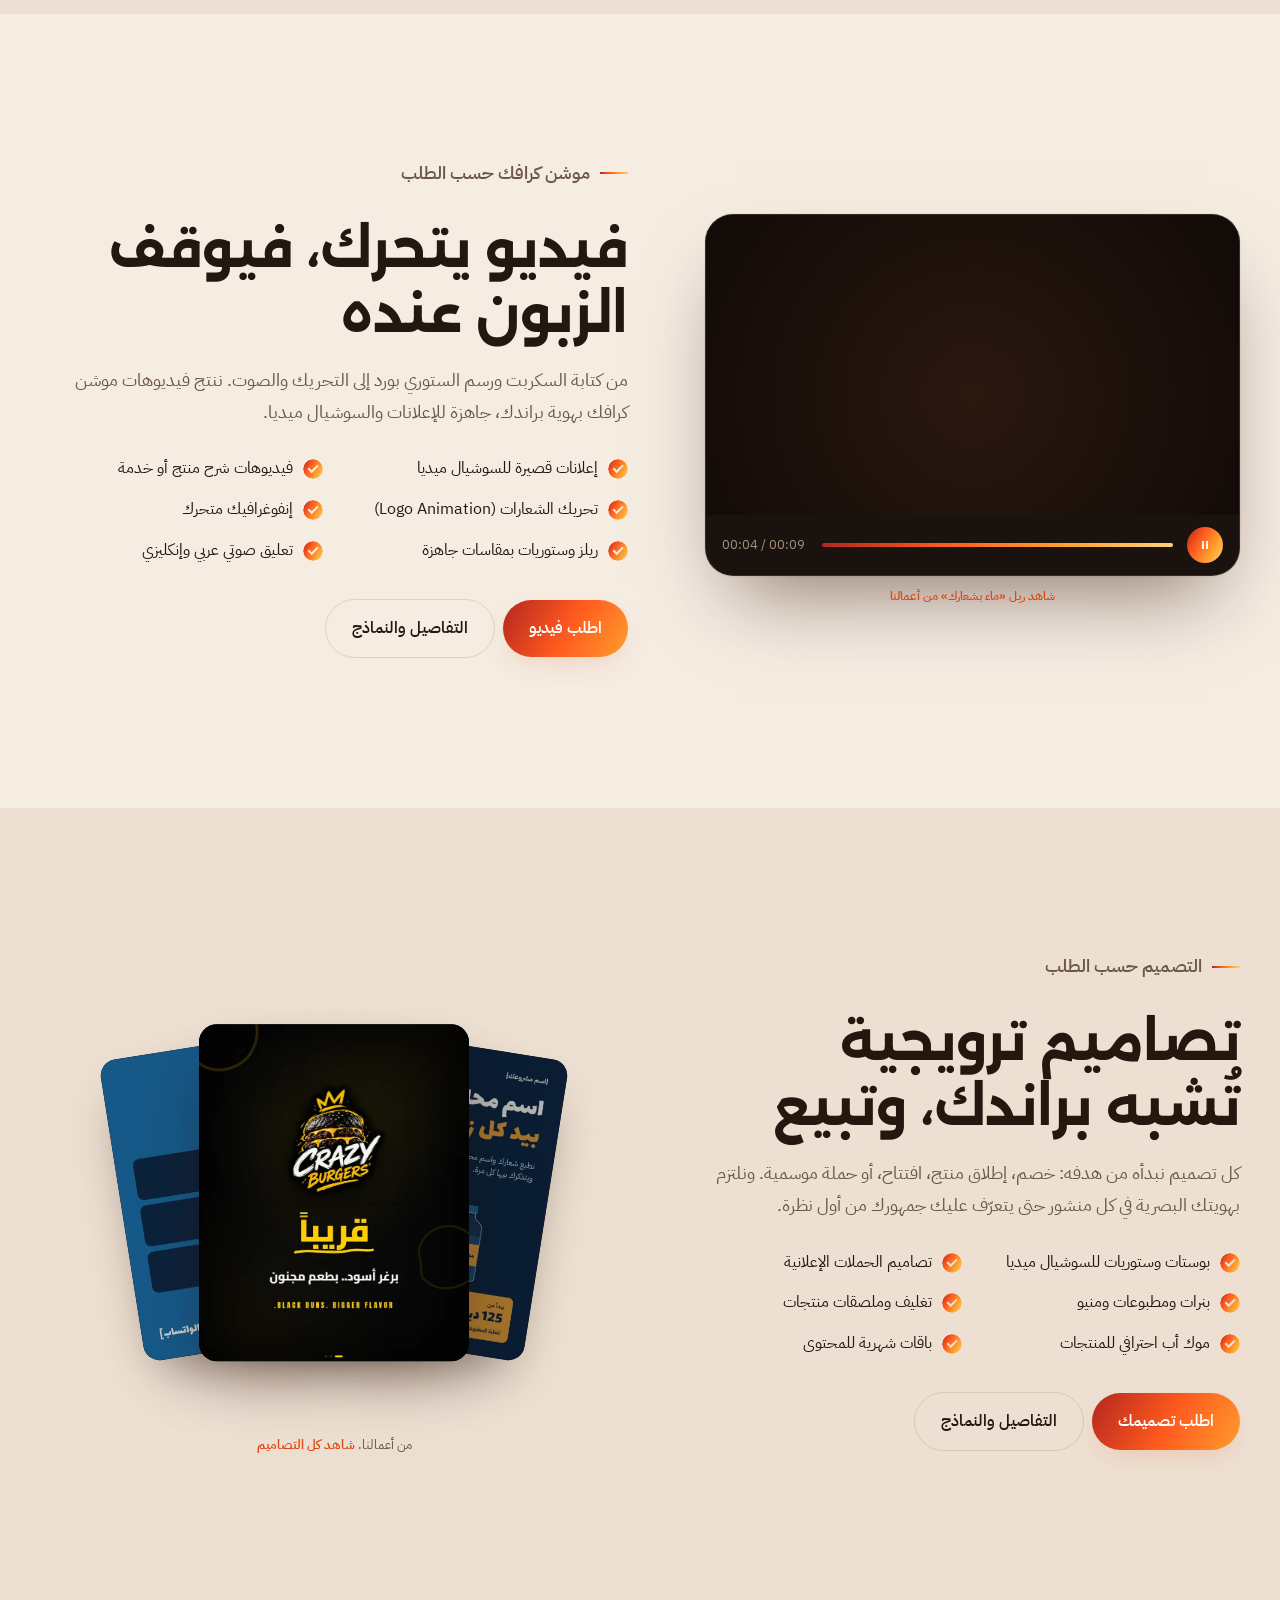
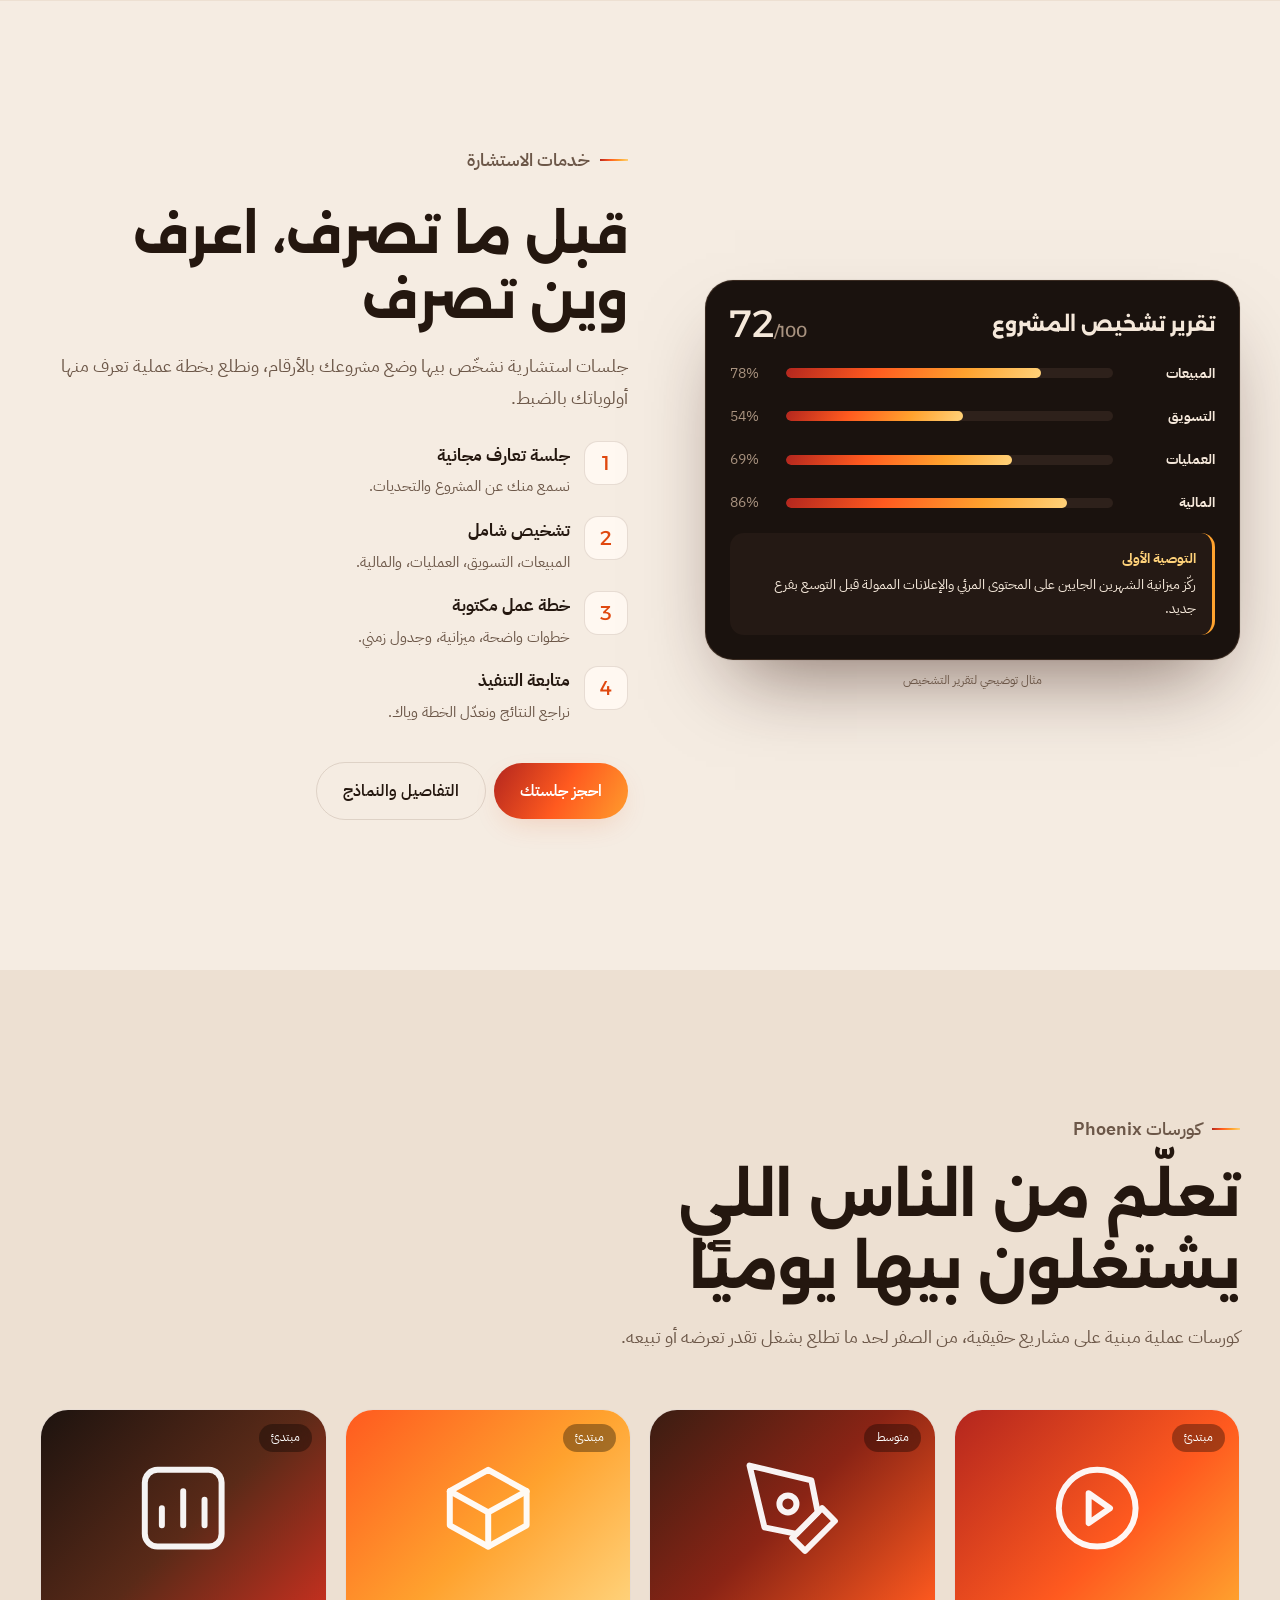
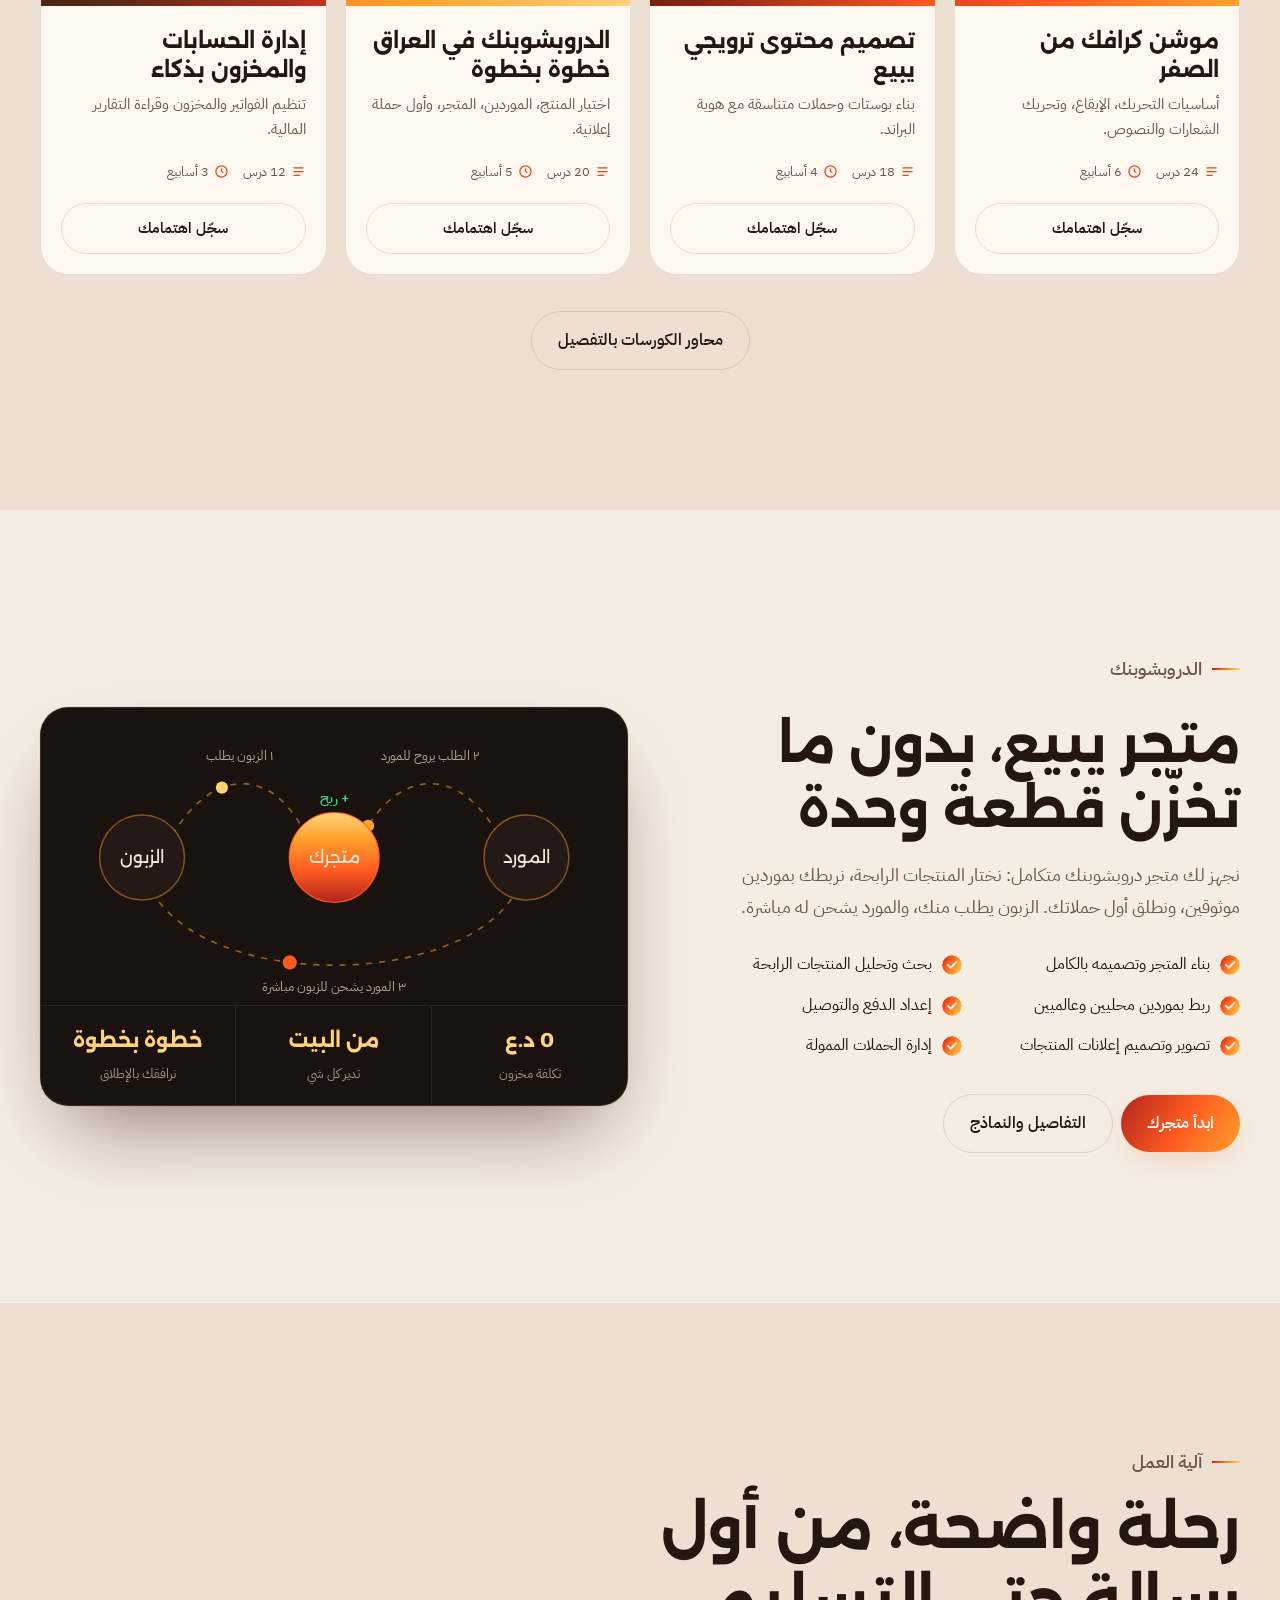
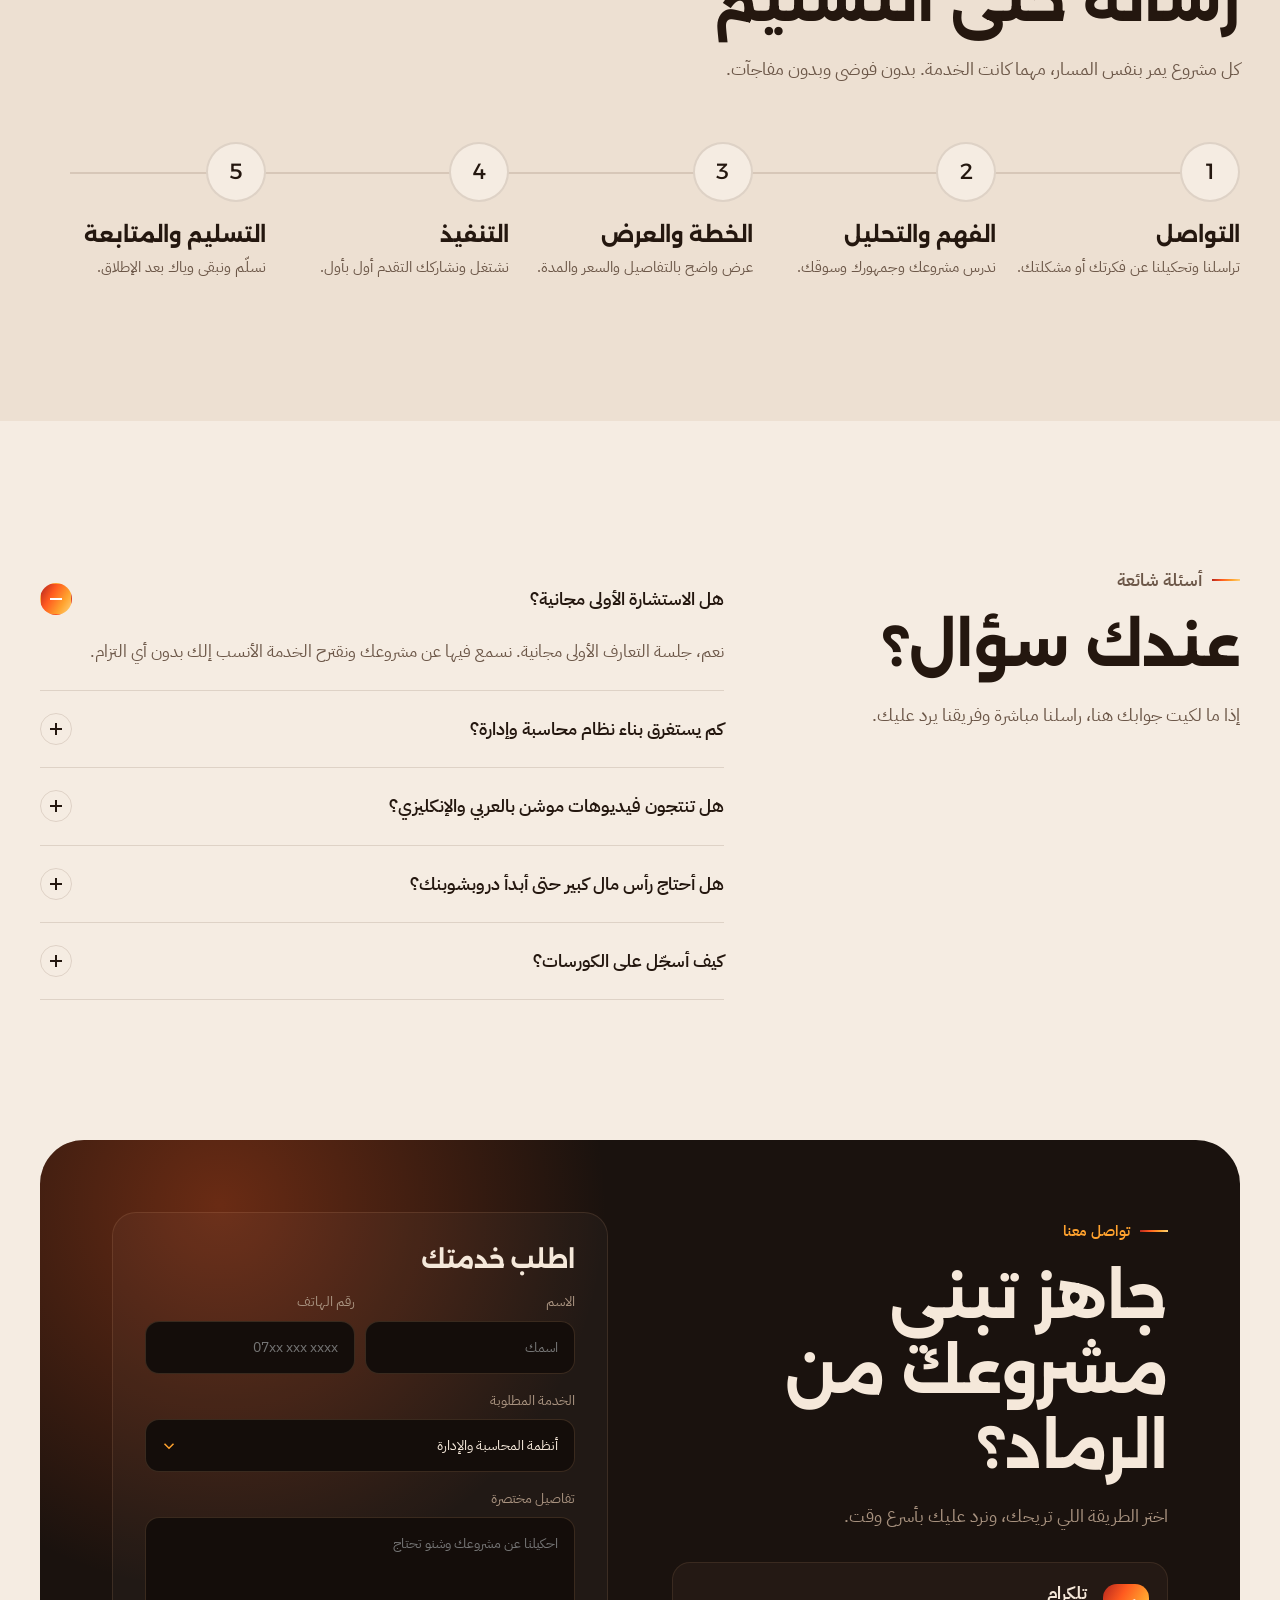
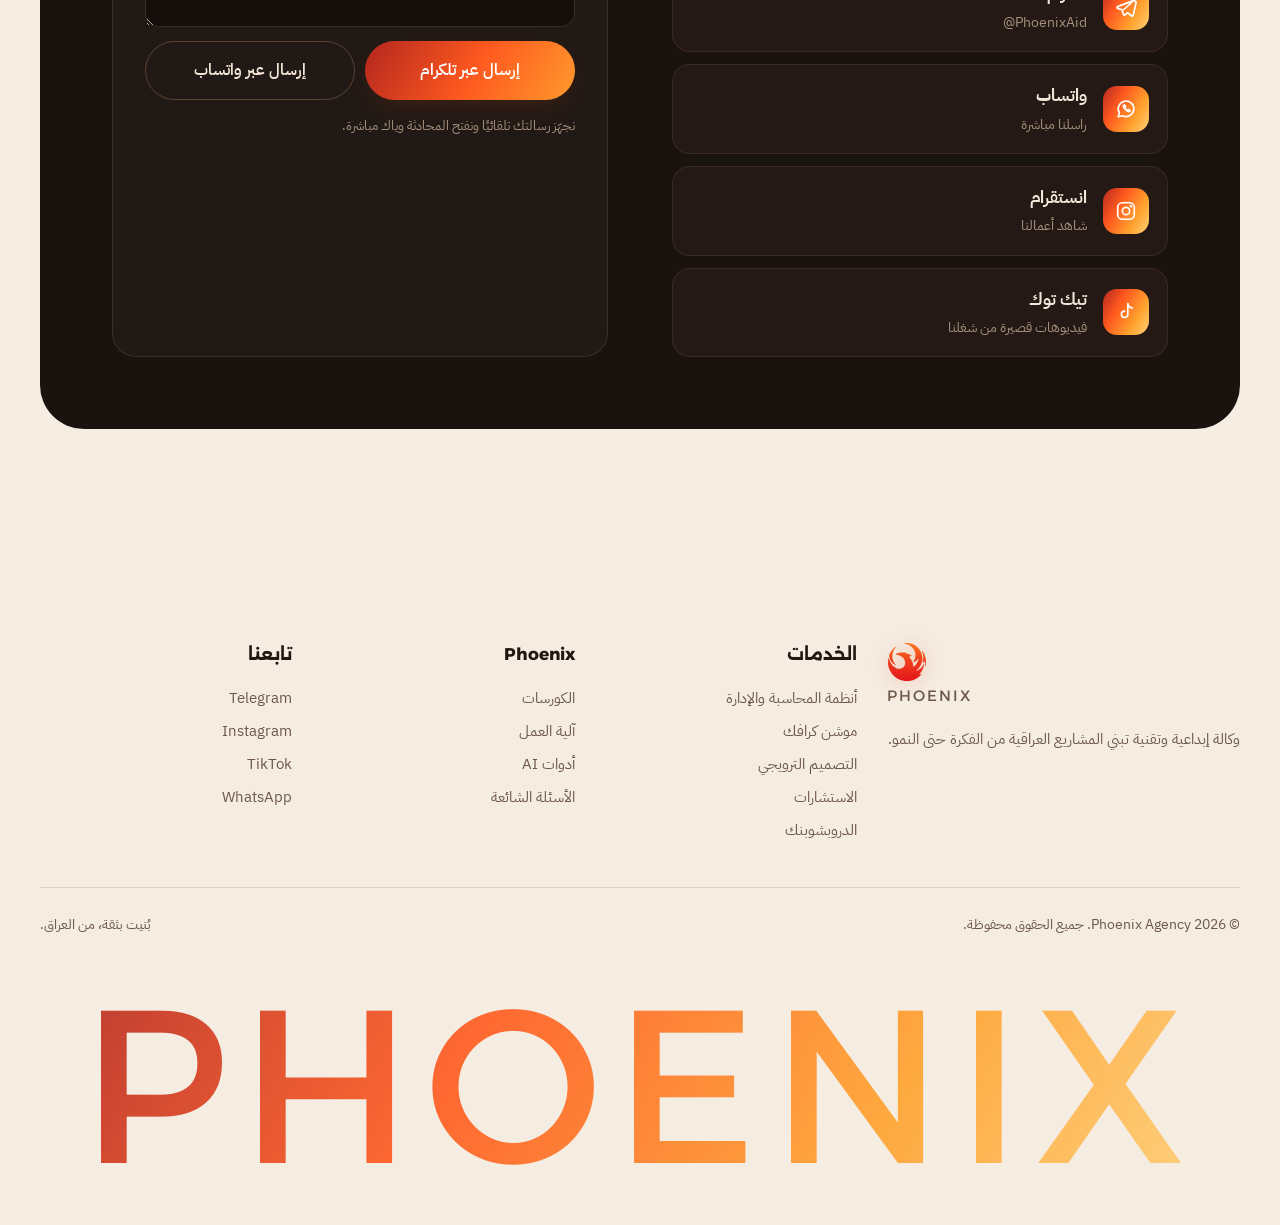
==== commit 093d2366: "Add files via upload" ====
--- a/index.html
+++ b/index.html
@@ -2,768 +2,1055 @@
 <html lang="ar" dir="rtl">
 <head>
 <meta charset="UTF-8">
-<meta name="viewport" content="width=device-width, initial-scale=1.0">
-<title>Phoenix Agency — نبني علاماتك من الفكرة حتى النمو</title>
+<meta name="viewport" content="width=device-width, initial-scale=1, viewport-fit=cover">
+<title>Phoenix — أنظمة، موشن، تصميم، استشارات، كورسات ودروبشوبنك</title>
+<meta name="theme-color" content="#150F0C">
+<meta property="og:title" content="Phoenix — أنظمة، موشن، تصميم، استشارات، كورسات ودروبشوبنك">
+<meta property="og:image" content="assets/img/water_main.webp">
+<meta name="description" content="Phoenix: بناء أنظمة المحاسبة والإدارة، فيديوهات موشن كرافك، تصاميم ترويجية حسب الطلب، استشارات، كورسات، ودروبشوبنك. من العراق.">
+<link rel="icon" type="image/svg+xml" href="assets/img/favicon.svg">
 <link rel="preconnect" href="https://fonts.googleapis.com">
 <link rel="preconnect" href="https://fonts.gstatic.com" crossorigin>
-<link href="https://fonts.googleapis.com/css2?family=Tajawal:wght@400;500;700;800;900&family=IBM+Plex+Sans+Arabic:wght@300;400;500;600&display=swap" rel="stylesheet">
-<style>
-  :root{
-    --bg-0:#0a0806;
-    --bg-1:#141009;
-    --bg-2:#1c150c;
-    --ink:#f3ead9;
-    --ink-dim:#a99d89;
-    --ink-faint:#6b6152;
-    --gold:#f0b429;
-    --ember:#e8622c;
-    --ember-deep:#b03a1f;
-    --line:rgba(240,180,41,0.14);
-    --flame: linear-gradient(120deg, #f0b429 0%, #e8622c 55%, #b03a1f 100%);
-    --flame-soft: linear-gradient(180deg, rgba(240,180,41,0.16), rgba(232,98,44,0.02));
-    --radius: 2px;
-    --maxw: 1180px;
-  }
-  *{margin:0;padding:0;box-sizing:border-box;}
-  html{scroll-behavior:smooth;}
-  body{
-    background:var(--bg-0);
-    color:var(--ink);
-    font-family:'IBM Plex Sans Arabic', sans-serif;
-    font-weight:400;
-    line-height:1.7;
-    overflow-x:hidden;
-    -webkit-font-smoothing:antialiased;
-  }
-  h1,h2,h3,.display{
-    font-family:'Tajawal', sans-serif;
-    font-weight:900;
-    letter-spacing:-0.01em;
-  }
-  a{color:inherit;text-decoration:none;}
-  img,svg{display:block;max-width:100%;}
-  ::selection{background:var(--ember);color:var(--bg-0);}
-  :focus-visible{outline:2px solid var(--gold);outline-offset:3px;}
-
-  .wrap{max-width:var(--maxw);margin:0 auto;padding:0 32px;}
-
-  /* ---------- NAV ---------- */
-  header{
-    position:fixed;top:0;left:0;right:0;z-index:100;
-    background:rgba(10,8,6,0.72);
-    backdrop-filter:blur(14px);
-    border-bottom:1px solid var(--line);
-  }
-  nav{
-    display:flex;align-items:center;justify-content:space-between;
-    padding:18px 32px;max-width:var(--maxw);margin:0 auto;
-  }
-  .logo{
-    font-family:'Tajawal',sans-serif;font-weight:900;font-size:22px;
-    display:flex;align-items:center;gap:10px;letter-spacing:0.02em;
-  }
-  .logo-mark{width:26px;height:26px;flex-shrink:0;}
-  .logo-text{background:var(--flame);-webkit-background-clip:text;background-clip:text;color:transparent;}
-  .nav-links{display:flex;gap:36px;font-size:14.5px;color:var(--ink-dim);}
-  .nav-links a{position:relative;padding:4px 0;transition:color .25s;}
-  .nav-links a:hover{color:var(--ink);}
-  .nav-links a::after{
-    content:"";position:absolute;bottom:-2px;right:0;width:0;height:1px;
-    background:var(--gold);transition:width .3s ease;
-  }
-  .nav-links a:hover::after{width:100%;}
-  .nav-cta{
-    font-size:14px;font-weight:600;padding:10px 22px;border:1px solid var(--gold);
-    color:var(--gold);transition:all .3s ease;white-space:nowrap;
-  }
-  .nav-cta:hover{background:var(--gold);color:var(--bg-0);}
-  .burger{
-    display:none;background:none;border:none;cursor:pointer;padding:6px;
-    flex-direction:column;justify-content:center;gap:5px;z-index:110;
-  }
-  .burger span{display:block;width:22px;height:2px;background:var(--ink);transition:transform .3s ease, opacity .3s ease;}
-  .burger.active span:nth-child(1){transform:translateY(7px) rotate(45deg);}
-  .burger.active span:nth-child(2){opacity:0;}
-  .burger.active span:nth-child(3){transform:translateY(-7px) rotate(-45deg);}
-
-  /* ---------- HERO ---------- */
-  .hero{
-    position:relative;min-height:100svh;display:flex;flex-direction:column;
-    justify-content:center;align-items:center;text-align:center;
-    padding:140px 32px 100px;overflow:hidden;
-  }
-  #ember-canvas{
-    position:absolute;inset:0;width:100%;height:100%;z-index:0;opacity:0.85;
-    pointer-events:none;
-  }
-  .hero-phoenix{
-    position:absolute;top:6%;left:50%;transform:translateX(-50%);
-    width:min(58vw,560px);z-index:1;pointer-events:none;
-    animation:float 7s ease-in-out infinite;
-  }
-  .hero-phoenix svg{width:100%;height:auto;overflow:visible;}
-  .hero-phoenix .feather{
-    fill:none;stroke-width:1.4;stroke-linecap:round;
-    stroke-dasharray:520;stroke-dashoffset:520;
-    animation:drawFeather 2.4s cubic-bezier(.16,.8,.24,1) forwards;
-  }
-  .hero-phoenix .glow-core{
-    fill:url(#coreGlow);opacity:0;
-    animation:glowIn 2s ease forwards 1.6s;
-  }
-  @keyframes drawFeather{to{stroke-dashoffset:0;}}
-  @keyframes glowIn{to{opacity:0.9;}}
-  @keyframes float{
-    0%,100%{transform:translateX(-50%) translateY(0);}
-    50%{transform:translateX(-50%) translateY(-14px);}
-  }
-  .hero-vignette{
-    position:absolute;inset:0;z-index:2;pointer-events:none;
-    background:radial-gradient(ellipse 60% 50% at 50% 55%, transparent 0%, var(--bg-0) 82%);
-  }
-  .hero-inner{position:relative;z-index:3;max-width:840px;}
-  .eyebrow{
-    display:inline-flex;align-items:center;gap:10px;
-    font-size:13px;letter-spacing:0.12em;color:var(--gold);
-    font-weight:500;margin-bottom:28px;
-    opacity:0;animation:riseIn .9s ease forwards;animation-delay:.1s;
-  }
-  .eyebrow::before{content:"";width:26px;height:1px;background:var(--gold);}
-  .hero h1{
-    font-size:clamp(38px,6.2vw,74px);line-height:1.12;
-    color:var(--ink);margin-bottom:26px;
-    opacity:0;animation:riseIn 1s ease forwards;animation-delay:.25s;
-  }
-  .hero h1 em{
-    font-style:normal;background:var(--flame);
-    -webkit-background-clip:text;background-clip:text;color:transparent;
-  }
-  .hero p{
-    font-size:18px;color:var(--ink-dim);max-width:560px;margin:0 auto 44px;
-    opacity:0;animation:riseIn 1s ease forwards;animation-delay:.4s;
-    font-weight:300;
-  }
-  .hero-ctas{
-    display:flex;gap:16px;justify-content:center;flex-wrap:wrap;
-    opacity:0;animation:riseIn 1s ease forwards;animation-delay:.55s;
-  }
-  .btn-primary{
-    background:var(--flame);color:#180d05;font-weight:700;font-size:15px;
-    padding:15px 32px;border:none;position:relative;overflow:hidden;
-    transition:transform .3s ease, box-shadow .3s ease;
-  }
-  .btn-primary:hover{transform:translateY(-2px);box-shadow:0 8px 30px -8px rgba(232,98,44,0.6);}
-  .btn-ghost{
-    padding:15px 32px;border:1px solid var(--line);color:var(--ink);
-    font-size:15px;font-weight:500;transition:border-color .3s ease, background .3s ease;
-  }
-  .btn-ghost:hover{border-color:var(--gold);background:rgba(240,180,41,0.05);}
-
-  @keyframes riseIn{
-    from{opacity:0;transform:translateY(18px);}
-    to{opacity:1;transform:translateY(0);}
-  }
-
-  .scroll-cue{
-    position:absolute;bottom:36px;left:50%;transform:translateX(-50%);z-index:2;
-    display:flex;flex-direction:column;align-items:center;gap:8px;
-    color:var(--ink-faint);font-size:11px;letter-spacing:0.1em;
-    opacity:0;animation:riseIn 1s ease forwards;animation-delay:.9s;
-  }
-  .scroll-cue .line{width:1px;height:32px;background:linear-gradient(var(--gold),transparent);animation:pulse 2s ease-in-out infinite;}
-  @keyframes pulse{0%,100%{opacity:.3}50%{opacity:1}}
-
-  /* ---------- SECTION SHELL ---------- */
-  section{position:relative;padding:120px 0;}
-  .section-head{max-width:640px;margin-bottom:72px;}
-  .section-eyebrow{
-    font-size:13px;color:var(--gold);letter-spacing:0.12em;font-weight:500;
-    display:flex;align-items:center;gap:10px;margin-bottom:18px;
-  }
-  .section-eyebrow::before{content:"";width:26px;height:1px;background:var(--gold);}
-  .section-head h2{font-size:clamp(28px,4vw,42px);line-height:1.25;color:var(--ink);}
-  .section-head p{color:var(--ink-dim);font-size:16.5px;margin-top:16px;font-weight:300;}
-
-  .reveal{opacity:0;transform:translateY(28px);transition:opacity .8s ease, transform .8s ease;}
-  .reveal.in{opacity:1;transform:translateY(0);}
-
-  /* ---------- SERVICES ---------- */
-  .services-grid{
-    display:grid;grid-template-columns:1.3fr 1fr 1fr;grid-template-rows:auto auto;gap:1px;
-    background:var(--line);border:1px solid var(--line);
-  }
-  .service-card{
-    background:var(--bg-0);padding:44px 38px;position:relative;overflow:hidden;
-    transition:background .4s ease;
-  }
-  .service-card:hover{background:var(--bg-1);}
-  .service-card:first-child{grid-row:span 2;display:flex;flex-direction:column;justify-content:flex-end;min-height:420px;}
-  .service-card::before{
-    content:"";position:absolute;top:0;right:0;width:100%;height:2px;
-    background:var(--flame);transform:scaleX(0);transform-origin:right;
-    transition:transform .5s ease;
-  }
-  .service-card:hover::before{transform:scaleX(1);}
-  .service-num{
-    font-family:'Tajawal',sans-serif;font-size:13px;color:var(--ink-faint);
-    letter-spacing:0.08em;margin-bottom:20px;
-  }
-  .service-icon{
-    width:30px;height:30px;margin-bottom:22px;
-    transition:transform .5s cubic-bezier(.2,.8,.2,1);
-  }
-  .service-icon svg{width:100%;height:100%;}
-  .service-card:hover .service-icon{transform:rotate(-8deg) scale(1.12);}
-  .service-card:first-child .service-icon{width:38px;height:38px;}
-  .service-card h3{font-size:24px;color:var(--ink);margin-bottom:14px;}
-  .service-card:first-child h3{font-size:32px;}
-  .service-card p{color:var(--ink-dim);font-size:15px;font-weight:300;line-height:1.75;}
-  .service-tags{display:flex;flex-wrap:wrap;gap:8px;margin-top:20px;}
-  .service-tags span{
-    font-size:12px;color:var(--ink-faint);border:1px solid var(--line);
-    padding:5px 12px;border-radius:20px;
-  }
-
-  /* ---------- PROCESS ---------- */
-  .process-track{
-    display:flex;overflow-x:auto;gap:0;padding-bottom:20px;
-    scrollbar-width:thin;scrollbar-color:var(--ember) transparent;
-  }
-  .process-track::-webkit-scrollbar{height:4px;}
-  .process-track::-webkit-scrollbar-thumb{background:var(--ember);}
-  .process-step{
-    flex:0 0 220px;padding:0 28px 0 0;position:relative;
-  }
-  .process-step:not(:last-child)::after{
-    content:"";position:absolute;top:11px;left:0;width:28px;height:1px;
-    background:var(--line);
-  }
-  .process-dot{
-    width:10px;height:10px;border-radius:50%;background:var(--bg-0);
-    border:2px solid var(--gold);margin-bottom:24px;position:relative;z-index:1;
-  }
-  .process-step h4{font-family:'Tajawal',sans-serif;font-weight:700;font-size:18px;color:var(--ink);margin-bottom:8px;}
-  .process-step span.idx{display:block;font-size:12px;color:var(--ember);margin-bottom:10px;letter-spacing:0.08em;}
-  .process-step p{font-size:14px;color:var(--ink-dim);font-weight:300;}
-
-  /* ---------- STATS ---------- */
-  .stats-bar{
-    border-top:1px solid var(--line);border-bottom:1px solid var(--line);
-    display:grid;grid-template-columns:repeat(4,1fr);
-  }
-  .stat{padding:48px 32px;text-align:center;border-left:1px solid var(--line);}
-  .stat:last-child{border-left:none;}
-  .stat b{
-    display:block;font-family:'Tajawal',sans-serif;font-weight:900;font-size:44px;
-    background:var(--flame);-webkit-background-clip:text;background-clip:text;color:transparent;
-    margin-bottom:8px;
-  }
-  .stat span{font-size:13.5px;color:var(--ink-dim);}
-
-  /* ---------- MANIFESTO ---------- */
-  .manifesto{
-    text-align:center;padding:140px 0;
-  }
-  .manifesto blockquote{
-    font-family:'Tajawal',sans-serif;font-weight:800;
-    font-size:clamp(26px,4.4vw,48px);line-height:1.45;
-    max-width:920px;margin:0 auto;color:var(--ink);
-  }
-  .manifesto blockquote em{
-    font-style:normal;background:var(--flame);
-    -webkit-background-clip:text;background-clip:text;color:transparent;
-  }
-  .manifesto cite{
-    display:block;margin-top:28px;font-style:normal;font-size:14px;
-    color:var(--ink-faint);letter-spacing:0.06em;
-  }
-
-  /* ---------- CTA ---------- */
-  .cta-section{
-    position:relative;padding:130px 0;text-align:center;overflow:hidden;
-    border-top:1px solid var(--line);
-  }
-  .cta-glow{
-    position:absolute;bottom:-40%;left:50%;transform:translateX(-50%);
-    width:600px;height:600px;border-radius:50%;
-    background:radial-gradient(circle, rgba(232,98,44,0.18) 0%, transparent 70%);
-    pointer-events:none;
-  }
-  .cta-section h2{font-size:clamp(30px,5vw,52px);color:var(--ink);margin-bottom:20px;position:relative;}
-  .cta-section p{color:var(--ink-dim);max-width:520px;margin:0 auto 40px;font-weight:300;position:relative;}
-  .cta-badge{
-    display:inline-block;font-size:13px;color:var(--gold);border:1px solid var(--line);
-    padding:8px 18px;border-radius:20px;margin-bottom:24px;position:relative;
-  }
-
-  /* ---------- FOOTER ---------- */
-  footer{border-top:1px solid var(--line);padding:56px 0 32px;}
-  .footer-grid{
-    display:flex;justify-content:space-between;flex-wrap:wrap;gap:40px;margin-bottom:48px;
-  }
-  .footer-brand .logo{margin-bottom:14px;}
-  .footer-brand p{color:var(--ink-faint);font-size:14px;max-width:280px;font-weight:300;}
-  .footer-cols{display:flex;gap:64px;flex-wrap:wrap;}
-  .footer-col h5{font-size:13px;color:var(--ink-dim);letter-spacing:0.08em;margin-bottom:18px;font-weight:600;}
-  .footer-col a{display:block;font-size:14px;color:var(--ink-faint);margin-bottom:12px;transition:color .25s;}
-  .footer-col a:hover{color:var(--gold);}
-  .footer-bottom{
-    display:flex;justify-content:space-between;align-items:center;flex-wrap:wrap;gap:16px;
-    padding-top:28px;border-top:1px solid var(--line);
-    font-size:13px;color:var(--ink-faint);
-  }
-
-  /* ---------- RESPONSIVE ---------- */
-  @media (max-width:860px){
-    header{position:sticky;}
-    nav{position:relative;}
-    .burger{display:flex;}
-    .nav-links{
-      display:flex;flex-direction:column;gap:0;
-      position:absolute;top:100%;left:0;right:0;
-      background:rgba(10,8,6,0.98);backdrop-filter:blur(14px);
-      border-bottom:1px solid var(--line);
-      max-height:0;overflow:hidden;transition:max-height .35s ease;
-    }
-    .nav-links.open{max-height:400px;}
-    .nav-links a{padding:16px 22px;border-bottom:1px solid var(--line);width:100%;}
-    .nav-links a::after{display:none;}
-    .nav-cta{padding:9px 16px;font-size:13px;}
-    .hero-phoenix{width:min(70vw,320px);}
-    .process-track{padding-bottom:14px;}
-    .services-grid{grid-template-columns:1fr;}
-    .service-card:first-child{grid-row:auto;min-height:320px;}
-    .stats-bar{grid-template-columns:repeat(2,1fr);}
-    .stat:nth-child(2){border-left:none;}
-    .stat{border-bottom:1px solid var(--line);}
-    .footer-grid{gap:32px;}
-    .footer-cols{gap:32px;width:100%;justify-content:space-between;}
-    section{padding:80px 0;}
-    .wrap{padding:0 22px;}
-    nav{padding:16px 22px;}
-  }
-
-  @media (max-width:480px){
-    .hero-ctas{flex-direction:column;align-items:stretch;}
-    .hero-ctas a{text-align:center;}
-    .stats-bar{grid-template-columns:1fr;}
-    .stat:nth-child(2){border-bottom:1px solid var(--line);}
-    .footer-cols{flex-direction:column;gap:28px;}
-  }
-
-  @media (prefers-reduced-motion: reduce){
-    *{animation-duration:0.01ms !important;animation-iteration-count:1 !important;transition-duration:0.01ms !important;}
-    #ember-canvas{display:none;}
-  }
-
-  /* ---------- INTRO SPLASH ---------- */
-  .intro-overlay{
-    position:fixed;inset:0;z-index:9999;background:#000;
-    display:flex;align-items:center;justify-content:center;
-    animation:overlayOut .9s ease forwards;animation-delay:3.3s;
-  }
-  .intro-logo-wrap{
-    position:relative;display:flex;align-items:center;justify-content:center;
-  }
-  .intro-flame-glow{
-    position:absolute;width:70vmin;height:70vmin;border-radius:50%;
-    background:radial-gradient(circle, rgba(240,180,41,0.55) 0%, rgba(232,98,44,0.32) 35%, transparent 70%);
-    filter:blur(20px);opacity:0;
-    animation:flameGlow 2.6s ease-in-out forwards;
-  }
-  .intro-logo{
-    position:relative;width:min(34vw,220px);height:auto;opacity:0;
-    animation:flameLogo 2.6s ease-in-out forwards;
-  }
-  @keyframes flameGlow{
-    0%{opacity:0;transform:scale(.55);}
-    14%{opacity:.22;transform:scale(.7);}
-    24%{opacity:.12;transform:scale(.72);}
-    36%{opacity:.45;transform:scale(.88);}
-    48%{opacity:.25;transform:scale(.9);}
-    60%{opacity:.65;transform:scale(1.02);}
-    72%{opacity:.42;transform:scale(1);}
-    86%{opacity:.6;transform:scale(1.06);}
-    100%{opacity:.55;transform:scale(1.05);}
-  }
-  @keyframes flameLogo{
-    0%{opacity:0;filter:brightness(.12) saturate(1.6);transform:scale(.82) translateY(8px);}
-    12%{opacity:.3;filter:brightness(.35) saturate(1.7);transform:scale(.87) translateY(5px);}
-    22%{opacity:.15;filter:brightness(.2) saturate(1.6);}
-    34%{opacity:.5;filter:brightness(.6) saturate(1.7) drop-shadow(0 0 16px rgba(232,98,44,.55));}
-    46%{opacity:.32;filter:brightness(.45) saturate(1.6);}
-    58%{opacity:.78;filter:brightness(1.05) saturate(1.5) drop-shadow(0 0 26px rgba(240,180,41,.7));}
-    70%{opacity:.6;filter:brightness(.8) saturate(1.4);}
-    84%{opacity:.95;filter:brightness(1.05) saturate(1.2) drop-shadow(0 0 24px rgba(240,180,41,.55));}
-    100%{opacity:1;filter:brightness(1) saturate(1) drop-shadow(0 0 20px rgba(240,180,41,.4));transform:scale(1) translateY(0);}
-  }
-  @keyframes overlayOut{to{opacity:0;visibility:hidden;}}
-  @media (prefers-reduced-motion: reduce){
-    .intro-overlay{display:none;}
-  }
-</style>
+<link href="https://fonts.googleapis.com/css2?family=IBM+Plex+Sans+Arabic:wght@300;400;500;600;700&family=Alexandria:wght@500;600;700;800&display=swap" rel="stylesheet">
+<script>document.documentElement.classList.add('js')</script>
+<link rel="stylesheet" href="assets/css/style.css">
 </head>
 <body>
 
-<div class="intro-overlay" id="introOverlay" aria-hidden="true">
-  <div class="intro-logo-wrap">
-    <div class="intro-flame-glow"></div>
-    <img class="intro-logo" src="[data-uri]" alt="شعار Phoenix">
-  </div>
-</div>
-
-<header>
-  <nav>
-    <div class="logo">
-      <img class="logo-mark" src="[data-uri]" alt="شعار Phoenix">
-      <span class="logo-text">PHOENIX</span>
-    </div>
-    <div class="nav-links" id="navLinks">
-      <a href="#services">الخدمات</a>
+<!-- Shared SVG defs: Phoenix mark + fire gradient -->
+<svg width="0" height="0" style="position:absolute" aria-hidden="true">
+  <defs>
+    <linearGradient id="logoGrad" x1="0" y1="1" x2="0" y2="0"><stop offset="0" stop-color="#E3161B"/><stop offset=".55" stop-color="#F0401C"/><stop offset="1" stop-color="#F77B1E"/></linearGradient>
+    <linearGradient id="fireGrad" x1="0" y1="1" x2="0" y2="0">
+      <stop offset="0" stop-color="#B3261E"/>
+      <stop offset=".35" stop-color="#FF5A1F"/>
+      <stop offset=".72" stop-color="#FFA22E"/>
+      <stop offset="1" stop-color="#FFD27A"/>
+    </linearGradient>
+    <symbol id="i-sys" viewBox="0 0 24 24"><rect x="3" y="3" width="18" height="18" rx="3"/><path d="M7 16v-4M12 16V8M17 16v-6"/></symbol>
+    <symbol id="i-motion" viewBox="0 0 24 24"><circle cx="12" cy="12" r="9"/><path d="m10 8.5 5 3.5-5 3.5z"/></symbol>
+    <symbol id="i-design" viewBox="0 0 24 24"><path d="m12 19 7-7 3 3-7 7-3-3Z"/><path d="m18 13-1.5-7.5L2 2l3.5 14.5L13 18l5-5Z"/><path d="m2 2 7.6 7.6"/><circle cx="11" cy="11" r="2"/></symbol>
+    <symbol id="i-consult" viewBox="0 0 24 24"><path d="M9 18h6M10 21h4"/><path d="M12 3a6 6 0 0 0-3.5 10.9c.6.4 1 1.1 1 1.8V16h5v-.3c0-.7.4-1.4 1-1.8A6 6 0 0 0 12 3Z"/></symbol>
+    <symbol id="i-course" viewBox="0 0 24 24"><path d="M22 9 12 4 2 9l10 5 10-5Z"/><path d="M6 11v5c3 2.5 9 2.5 12 0v-5"/></symbol>
+    <symbol id="i-drop" viewBox="0 0 24 24"><path d="M21 8 12 3 3 8v8l9 5 9-5V8Z"/><path d="m3 8 9 5 9-5M12 13v8"/></symbol>
+    <symbol id="phx" viewBox="0 0 200 200"><path pathLength="1" fill-rule="evenodd" d="M89.69 195.00C86.93 194.80 86.06 194.64 82.86 193.69C81.68 193.34 79.31 192.84 77.58 192.58C75.00 192.20 74.09 191.96 72.48 191.24C71.40 190.75 69.66 190.17 68.61 189.94C66.33 189.44 65.88 189.28 64.02 188.33C63.23 187.92 62.05 187.42 61.39 187.21C60.72 187.00 59.39 186.41 58.42 185.89C57.46 185.37 56.14 184.74 55.50 184.48C54.86 184.23 53.77 183.64 53.09 183.18C52.40 182.72 51.33 182.08 50.70 181.76C48.87 180.83 46.03 178.93 43.70 177.07C42.51 176.12 39.81 173.96 37.71 172.29C30.46 166.50 26.83 162.42 21.29 153.81C18.20 149.01 14.01 141.20 13.22 138.79C13.01 138.15 12.42 136.84 11.89 135.87C11.31 134.79 10.77 133.37 10.50 132.20C10.25 131.15 9.66 129.36 9.17 128.23C8.54 126.75 8.17 125.42 7.84 123.46C7.59 121.96 7.10 119.75 6.76 118.54C5.50 114.15 5.22 110.83 5.22 99.74C5.22 91.71 5.45 87.34 6.00 84.91C7.24 79.44 10.04 80.49 11.17 86.86C11.49 88.68 11.87 89.92 12.56 91.44C13.09 92.59 13.63 93.97 13.78 94.51C14.09 95.69 17.10 101.94 17.95 103.18C18.27 103.66 18.80 104.56 19.11 105.17C19.69 106.34 24.40 112.92 26.40 115.36C28.14 117.50 33.61 122.76 35.63 124.25C39.94 127.42 43.74 129.89 45.81 130.86C52.54 134.01 52.02 133.89 59.63 133.89C66.36 133.89 67.31 133.76 69.94 132.54C70.85 132.11 72.23 131.55 73.01 131.27C75.78 130.31 81.10 126.45 83.97 123.33C86.63 120.44 89.05 116.35 89.59 113.85C89.79 112.93 90.20 111.09 90.50 109.76C91.35 106.03 91.27 103.85 90.05 98.03C89.13 93.61 88.98 93.13 87.70 90.46C84.32 83.41 80.05 78.62 72.26 73.11C69.92 71.46 66.62 69.48 64.89 68.68C64.11 68.33 62.98 67.72 62.37 67.34C61.77 66.95 60.59 66.44 59.74 66.19C58.90 65.94 57.25 65.30 56.07 64.77C54.26 63.94 53.49 63.73 50.92 63.36C46.07 62.65 44.64 62.15 44.36 61.05C43.97 59.51 45.03 58.33 47.67 57.34C48.76 56.94 50.34 56.31 51.19 55.94C52.06 55.56 53.67 55.11 54.92 54.91C56.12 54.71 58.39 54.21 59.96 53.80C65.38 52.39 66.25 52.31 76.30 52.30C83.15 52.28 85.82 52.36 87.05 52.58C89.09 52.96 95.75 55.26 97.37 56.15C98.03 56.52 99.41 57.14 100.44 57.54C101.46 57.94 102.88 58.62 103.59 59.05C104.30 59.48 105.39 60.00 106.01 60.19C106.62 60.39 107.82 60.93 108.67 61.38C109.51 61.84 110.94 62.47 111.85 62.80C112.75 63.12 114.09 63.71 114.81 64.12C115.53 64.52 116.92 65.11 117.88 65.44C120.05 66.18 120.99 66.74 121.52 67.62C122.61 69.39 121.70 70.58 118.64 71.37C116.44 71.93 112.69 73.62 112.01 74.35C111.01 75.42 111.16 75.80 113.59 78.50C116.87 82.13 120.44 86.92 121.61 89.25C121.95 89.91 122.51 90.88 122.87 91.41C123.23 91.93 123.86 93.11 124.27 94.04C124.69 94.96 125.37 96.41 125.79 97.26C126.20 98.10 126.80 99.78 127.11 100.99C127.42 102.19 128.00 103.92 128.41 104.83C129.31 106.82 129.52 107.73 129.83 110.86C129.96 112.19 130.25 114.66 130.48 116.35C130.71 118.03 131.00 120.25 131.12 121.27C131.59 125.36 133.25 124.89 139.19 118.99C143.77 114.43 148.42 108.30 150.08 104.63C150.44 103.83 151.11 102.54 151.57 101.76C152.03 100.97 152.52 99.88 152.65 99.34C152.79 98.80 153.39 97.32 153.98 96.05C154.69 94.53 155.21 93.02 155.50 91.61C155.74 90.44 156.13 88.71 156.37 87.77C157.15 84.67 157.23 82.23 156.53 82.23C156.17 82.23 154.24 84.26 153.22 85.72C149.70 90.75 144.29 95.55 139.93 97.51C139.03 97.92 137.64 98.59 136.86 99.00C135.03 99.96 134.04 100.14 133.18 99.70C131.93 99.05 132.00 98.13 133.49 95.74C134.01 94.89 134.45 94.12 134.45 94.02C134.45 93.93 134.89 93.12 135.43 92.23C135.97 91.33 136.68 89.88 137.00 88.99C137.31 88.11 137.95 86.64 138.41 85.74C138.93 84.72 139.43 83.25 139.72 81.91C139.98 80.72 140.48 78.80 140.83 77.67C141.81 74.46 141.95 73.33 142.06 67.03C142.19 60.37 141.96 57.29 141.12 54.53C140.82 53.53 140.27 51.55 139.91 50.11C138.48 44.53 133.88 36.22 129.27 30.89C125.11 26.09 119.14 20.77 115.55 18.69C114.78 18.24 113.86 17.65 113.49 17.39C112.41 16.59 106.71 13.83 105.16 13.35C104.36 13.11 102.94 12.57 101.99 12.15C100.16 11.34 99.74 11.25 93.97 10.37C84.71 8.95 83.32 8.16 87.08 6.44C88.80 5.65 90.09 5.45 95.06 5.21C101.69 4.88 107.36 5.22 111.79 6.19C113.69 6.61 116.43 7.16 117.88 7.42C120.64 7.92 121.96 8.29 123.30 8.97C123.74 9.20 124.97 9.63 126.04 9.93C128.37 10.59 132.16 12.31 137.63 15.18C140.35 16.61 146.26 20.71 149.26 23.23C151.57 25.17 157.73 31.44 159.38 33.52C161.95 36.77 165.58 42.34 166.57 44.57C166.88 45.28 167.47 46.42 167.89 47.10C168.31 47.79 168.91 49.09 169.23 49.99C169.55 50.89 170.10 52.13 170.46 52.76C170.81 53.38 171.53 55.16 172.06 56.71C172.58 58.25 173.27 60.18 173.57 60.98C173.88 61.79 174.30 63.57 174.49 64.93C174.69 66.30 175.18 68.72 175.59 70.31C176.48 73.80 176.80 77.04 176.80 82.80C176.80 87.93 176.55 90.24 175.58 93.97C175.17 95.54 174.68 98.02 174.49 99.50C174.14 102.23 173.95 102.93 173.00 105.05C172.70 105.71 172.24 107.04 171.98 108.01C171.56 109.53 170.34 112.34 168.59 115.80C165.85 121.20 162.35 126.44 158.46 130.94C156.56 133.14 149.76 139.90 147.45 141.88C146.02 143.11 144.21 145.32 144.49 145.49C144.81 145.69 150.41 143.95 151.47 143.33C152.06 142.97 153.34 142.28 154.30 141.79C156.51 140.67 159.47 138.82 160.77 137.76C161.31 137.31 162.30 136.57 162.97 136.10C167.15 133.17 171.68 128.86 174.73 124.90C175.75 123.57 177.03 121.92 177.56 121.23C178.76 119.70 180.84 116.31 181.53 114.78C182.41 112.80 184.38 111.01 184.99 111.62C185.36 111.99 185.24 116.46 184.80 118.53C184.60 119.49 184.05 121.17 183.58 122.26C183.12 123.35 182.53 125.11 182.29 126.17C182.04 127.23 181.51 128.75 181.10 129.57C180.69 130.38 180.19 131.59 179.98 132.25C179.76 132.92 179.11 134.40 178.53 135.54C177.94 136.69 177.07 138.47 176.58 139.49C175.01 142.81 172.22 147.77 170.84 149.69C170.49 150.18 169.20 152.00 167.97 153.75C166.74 155.50 165.06 157.79 164.24 158.84C161.66 162.16 161.25 163.19 162.51 163.19C163.48 163.19 164.19 162.86 166.48 161.33C168.87 159.74 171.91 158.14 172.54 158.14C173.11 158.14 173.50 158.55 173.50 159.14C173.50 160.55 165.51 169.17 159.83 173.90C157.42 175.91 148.64 182.06 148.19 182.06C148.07 182.06 147.23 182.53 146.32 183.11C145.40 183.69 144.10 184.40 143.44 184.68C142.78 184.95 141.61 185.56 140.84 186.02C140.07 186.49 138.79 187.08 137.99 187.35C137.19 187.61 135.79 188.20 134.88 188.65C133.98 189.10 132.45 189.64 131.48 189.85C130.52 190.05 129.09 190.52 128.30 190.88C125.99 191.94 125.31 192.13 122.25 192.60C120.65 192.84 118.12 193.39 116.63 193.81C115.15 194.23 113.29 194.68 112.51 194.80C110.72 195.09 93.10 195.24 89.69 195.00ZM190.27 121.60C190.00 120.97 189.93 119.02 189.86 110.91C189.72 95.59 189.58 95.24 185.19 99.38C182.29 102.11 181.48 102.71 180.20 103.07C178.15 103.64 177.63 102.42 178.53 99.07C178.77 98.19 179.07 96.64 179.21 95.61C179.34 94.59 179.63 93.01 179.86 92.10C181.74 84.55 181.92 73.71 180.29 66.10C180.06 65.02 179.67 62.94 179.43 61.50C178.74 57.38 178.58 56.80 177.67 54.81C177.20 53.78 176.61 52.10 176.35 51.07C176.09 50.05 175.57 48.52 175.20 47.67C173.96 44.86 174.18 43.16 175.67 43.93C176.04 44.12 176.45 44.48 176.58 44.73C176.72 44.98 177.43 45.85 178.18 46.66C178.92 47.48 180.01 48.92 180.59 49.88C181.17 50.84 182.18 52.51 182.84 53.60C183.51 54.68 184.26 56.07 184.53 56.67C184.79 57.27 185.49 58.70 186.08 59.84C186.66 60.98 187.44 62.76 187.81 63.79C188.17 64.82 188.76 66.24 189.11 66.94C189.47 67.64 189.99 69.28 190.28 70.58C190.57 71.88 191.14 73.83 191.56 74.90C192.47 77.23 192.69 78.28 193.12 82.36C193.30 84.07 193.70 86.93 194.01 88.73C195.24 95.86 195.20 103.29 193.91 109.82C193.54 111.66 193.05 114.77 192.82 116.73C192.40 120.36 192.17 121.31 191.55 121.99C191.02 122.58 190.62 122.46 190.27 121.60ZM39.74 114.27C37.20 112.99 33.82 110.84 31.65 109.12C29.66 107.55 25.03 102.97 23.55 101.11C20.76 97.60 16.84 91.11 15.77 88.22C15.41 87.24 14.81 85.82 14.43 85.07C14.05 84.32 13.49 82.60 13.19 81.26C12.90 79.92 12.36 77.88 12.01 76.71C10.42 71.54 10.32 67.03 11.70 63.76C12.02 63.00 12.63 61.44 13.06 60.29C13.49 59.15 14.06 57.86 14.33 57.43C14.60 57.00 15.14 56.01 15.53 55.23C16.59 53.10 21.01 46.28 22.98 43.75C29.27 35.65 35.09 29.80 41.47 25.21C43.70 23.60 45.15 23.17 45.15 24.12C45.15 24.73 44.82 25.21 42.41 28.18C37.89 33.73 33.17 41.30 32.10 44.71C31.89 45.38 31.38 46.69 30.96 47.63C30.54 48.57 29.96 50.48 29.67 51.88C29.38 53.28 28.90 55.23 28.60 56.20C27.30 60.48 26.82 66.28 27.02 75.32C27.16 82.08 27.31 83.17 28.45 86.51C28.91 87.83 29.46 89.66 29.67 90.57C29.88 91.47 30.42 92.95 30.87 93.86C31.32 94.76 31.92 96.13 32.20 96.89C32.48 97.65 33.09 98.87 33.55 99.58C34.01 100.30 34.60 101.30 34.86 101.81C35.67 103.41 37.97 106.56 40.84 109.98C43.85 113.58 44.20 114.18 43.69 114.90C43.17 115.64 42.14 115.48 39.74 114.27Z"/></symbol>
+  </defs>
+</svg>
+
+<div class="loader" aria-hidden="true">
+  <svg viewBox="0 0 200 200"><use href="#phx"/></svg>
+  <span>PHOENIX</span>
+</div>
+
+<div class="progress" id="progress"></div>
+
+<header class="header" id="header">
+  <nav class="wrap nav" aria-label="القائمة الرئيسية">
+    <a href="#home" class="brand" aria-label="Phoenix الرئيسية"><svg viewBox="0 0 200 200"><use href="#phx"/></svg>PHOENIX</a>
+    <div class="nav-links">
+      <div class="nav-item"><a href="#services">الخدمات <svg viewBox="0 0 24 24"><path d="m6 9 6 6 6-6"/></svg></a>
+        <div class="dd"><a href="#/systems"><span class="di"><svg class="ic"><use href="#i-sys"/></svg></span>أنظمة المحاسبة والإدارة</a><a href="#/motion"><span class="di"><svg class="ic"><use href="#i-motion"/></svg></span>موشن كرافك</a><a href="#/design"><span class="di"><svg class="ic"><use href="#i-design"/></svg></span>التصميم الترويجي</a><a href="#/consulting"><span class="di"><svg class="ic"><use href="#i-consult"/></svg></span>الاستشارات</a><a href="#/courses"><span class="di"><svg class="ic"><use href="#i-course"/></svg></span>الكورسات</a><a href="#/dropshipping"><span class="di"><svg class="ic"><use href="#i-drop"/></svg></span>الدروبشوبنك</a></div></div>
+      <a href="#work">أعمالنا</a>
       <a href="#process">آلية العمل</a>
-      <a href="ai-tools.html">أدوات AI</a>
-      <a href="#manifesto">من نحن</a>
+      <a href="https://phoenixiq.online/ai-tools.html">أدوات AI</a>
+      <a href="#faq">الأسئلة الشائعة</a>
       <a href="#contact">تواصل</a>
     </div>
-    <button class="burger" id="burgerBtn" aria-label="فتح القائمة" aria-expanded="false">
-      <span></span><span></span><span></span>
-    </button>
-    <a href="#contact" class="nav-cta">احجز استشارة</a>
+    <a href="#contact" class="btn btn-fire">احجز استشارة مجانية</a>
+    <button class="menu-btn" id="menuBtn" aria-label="فتح القائمة" aria-expanded="false"><i></i><i></i><i></i></button>
   </nav>
 </header>
 
-<section class="hero">
-  <canvas id="ember-canvas"></canvas>
-
-  <div class="hero-phoenix" aria-hidden="true">
-    <svg viewBox="0 0 400 320" fill="none">
-      <defs>
-        <linearGradient id="featherGrad" x1="0" y1="0" x2="400" y2="320" gradientUnits="userSpaceOnUse">
-          <stop offset="0%" stop-color="#f0b429"/>
-          <stop offset="55%" stop-color="#e8622c"/>
-          <stop offset="100%" stop-color="#b03a1f"/>
-        </linearGradient>
-        <radialGradient id="coreGlow" cx="50%" cy="50%" r="50%">
-          <stop offset="0%" stop-color="#f0b429" stop-opacity="0.55"/>
-          <stop offset="100%" stop-color="#f0b429" stop-opacity="0"/>
-        </radialGradient>
-      </defs>
-
-      <circle class="glow-core" cx="200" cy="150" r="90"/>
-
-      <!-- right wing feathers -->
-      <path class="feather" stroke="url(#featherGrad)" d="M200,300 C230,250 250,210 300,190" style="animation-delay:.05s"/>
-      <path class="feather" stroke="url(#featherGrad)" d="M200,290 C245,245 275,195 340,155" style="animation-delay:.2s"/>
-      <path class="feather" stroke="url(#featherGrad)" d="M200,270 C250,220 300,170 365,110" style="animation-delay:.35s"/>
-      <path class="feather" stroke="url(#featherGrad)" d="M200,250 C245,190 300,140 380,70" style="animation-delay:.5s"/>
-
-      <!-- left wing feathers (mirrored) -->
-      <path class="feather" stroke="url(#featherGrad)" d="M200,300 C170,250 150,210 100,190" style="animation-delay:.05s"/>
-      <path class="feather" stroke="url(#featherGrad)" d="M200,290 C155,245 125,195 60,155" style="animation-delay:.2s"/>
-      <path class="feather" stroke="url(#featherGrad)" d="M200,270 C150,220 100,170 35,110" style="animation-delay:.35s"/>
-      <path class="feather" stroke="url(#featherGrad)" d="M200,250 C155,190 100,140 20,70" style="animation-delay:.5s"/>
-
-      <!-- rising body / flame crest -->
-      <path class="feather" stroke="url(#featherGrad)" stroke-width="1.8" d="M200,300 C185,240 195,170 200,120 C205,170 215,240 200,300 Z" style="animation-delay:.65s"/>
-      <path class="feather" stroke="url(#featherGrad)" stroke-width="1.8" d="M200,130 C190,95 195,55 200,20 C205,55 210,95 200,130 Z" style="animation-delay:.8s"/>
-    </svg>
-  </div>
-
-  <div class="hero-vignette"></div>
-  <div class="hero-inner">
-    <div class="eyebrow">وكالة العلامات التجارية الرقمية · العراق</div>
-    <h1>لا نصمم شعارات<br>نبني علامات <em>تُذكر</em></h1>
-    <p>من الفكرة إلى الهوية، من المتجر إلى أول عملية بيع. Phoenix هي الوجهة الواحدة التي تحوّل مشروعك إلى براند حقيقي.</p>
-    <div class="hero-ctas">
-      <a href="#contact" class="btn-primary">ابدأ مشروعك</a>
-      <a href="#services" class="btn-ghost">تعرّف على خدماتنا</a>
-    </div>
-  </div>
-  <div class="scroll-cue"><span>مرر للأسفل</span><div class="line"></div></div>
-</section>
-
-<section id="services">
+<div class="mnav" id="mnav">
+  <a href="#services" style="--i:0">الخدمات</a>
+  <a href="#/systems" style="--i:1">أنظمة المحاسبة والإدارة</a>
+  <a href="#/motion" style="--i:2">موشن كرافك</a>
+  <a href="#/design" style="--i:3">التصميم الترويجي</a>
+  <a href="#/consulting" style="--i:4">الاستشارات</a>
+  <a href="#/courses" style="--i:5">الكورسات</a>
+  <a href="#/dropshipping" style="--i:6">الدروبشوبنك</a>
+  <a href="#work" style="--i:7">أعمالنا</a>
+  <a href="#contact" style="--i:7">تواصل معنا</a>
+  <a href="#contact" class="btn btn-fire" style="--i:8">احجز استشارة مجانية</a>
+</div>
+
+<main>
+<div class="route" data-route="home">
+<!-- ===== HERO ===== -->
+<section class="hero" id="home">
+  <canvas id="embers" aria-hidden="true"></canvas>
+  <div class="wrap hero-grid">
+    <div class="hero-copy">
+      <p class="hero-tag"><b>جديد</b>ست خدمات تحت سقف واحد، من العراق</p>
+      <h1 class="hero-title">
+        <span class="ln"><span style="--i:0">نبني مشروعك</span></span>
+        <span class="ln"><span style="--i:1">من الفكرة</span></span>
+        <span class="ln"><span style="--i:2">حتى يحلّق.</span></span>
+      </h1>
+      <p class="hero-sub">أنظمة محاسبة وإدارة تضبط شغلك، موشن كرافك وتصاميم تبيع منتجك، استشارات وكورسات تطوّر فريقك، ومتاجر دروبشوبنك تشتغل بدون مخزون.</p>
+      <div class="hero-ctas">
+        <a href="#contact" class="btn btn-fire">ابدأ مشروعك</a>
+        <a href="#services" class="btn btn-ghost">تعرّف على خدماتنا</a>
+      </div>
+    </div>
+    <div class="emblem" aria-hidden="true">
+      <div class="halo"></div>
+      <svg class="ring" viewBox="0 0 400 400">
+        <defs><path id="ringPath" d="M200,200 m-172,0 a172,172 0 1,1 344,0 a172,172 0 1,1 -344,0"/></defs>
+        <circle cx="200" cy="200" r="150"/>
+        <text direction="ltr"><textPath href="#ringPath" textLength="1070" lengthAdjust="spacing">PHOENIX ✦ SYSTEMS ✦ MOTION ✦ DESIGN ✦ CONSULTING ✦ COURSES ✦ DROPSHIPPING ✦</textPath></text>
+      </svg>
+      <div class="orbit"><i></i></div>
+      <div class="bird"><svg viewBox="0 0 200 200"><use href="#phx"/></svg></div>
+    </div>
+  </div>
+  <a href="#services" class="scroll-cue"><i></i>مرّر للأسفل</a>
+</section>
+
+<!-- ===== MARQUEE ===== -->
+<div class="marquee" aria-hidden="true">
+  <div class="marquee-track">
+    <span>أنظمة محاسبة وإدارة</span><span>موشن كرافك</span><span>تصميم ترويجي</span><span>استشارات</span><span>كورسات</span><span>دروبشوبنك</span>
+    <span>أنظمة محاسبة وإدارة</span><span>موشن كرافك</span><span>تصميم ترويجي</span><span>استشارات</span><span>كورسات</span><span>دروبشوبنك</span>
+  </div>
+</div>
+
+<!-- ===== SERVICES OVERVIEW ===== -->
+<section class="sec" id="services">
   <div class="wrap">
-    <div class="section-head reveal">
-      <div class="section-eyebrow">ماذا نصنع</div>
-      <h2>أربعة أقسام، وجهة واحدة</h2>
-      <p>بدل ما تتعامل مع مصمم ومبرمج ومسوّق بشكل منفصل، Phoenix تجمعهم لك تحت سقف واحد — بنفس الرؤية، ونفس الجودة.</p>
-    </div>
-
-    <div class="services-grid reveal">
-      <div class="service-card">
-        <div class="service-icon"><svg viewBox="0 0 32 32" fill="none"><path d="M16 3 L20 13 L30 16 L20 19 L16 29 L12 19 L2 16 L12 13 Z" stroke="url(#featherGrad)" stroke-width="1.5" stroke-linejoin="round"/></svg></div>
-        <div class="service-num">01</div>
-        <h3>Branding</h3>
-        <p>هوية بصرية كاملة تُبنى على شخصية مشروعك، لا على قوالب جاهزة. من الشعار إلى دليل الاستخدام، كل تفصيلة تخدم قصة براندك.</p>
-        <div class="service-tags"><span>هوية بصرية</span><span>شعارات</span><span>تغليف</span></div>
-      </div>
-      <div class="service-card">
-        <div class="service-icon"><svg viewBox="0 0 32 32" fill="none"><path d="M8 11 V8 a8 8 0 0 1 16 0 v3" stroke="url(#featherGrad)" stroke-width="1.5"/><rect x="5" y="11" width="22" height="17" rx="2" stroke="url(#featherGrad)" stroke-width="1.5"/></svg></div>
-        <div class="service-num">02</div>
-        <h3>E-Commerce</h3>
-        <p>متجر إلكتروني احترافي، إلى جانب متاجر انستقرام احترافية مجهّزة بالكامل لعرض منتجاتك وزيادة مبيعاتك.</p>
-      </div>
-      <div class="service-card">
-        <div class="service-icon"><svg viewBox="0 0 32 32" fill="none"><rect x="3" y="9" width="26" height="18" rx="2" stroke="url(#featherGrad)" stroke-width="1.5"/><circle cx="16" cy="18" r="6" stroke="url(#featherGrad)" stroke-width="1.5"/><path d="M11 9 L13 5 H19 L21 9" stroke="url(#featherGrad)" stroke-width="1.5"/></svg></div>
-        <div class="service-num">03</div>
-        <h3>Creative Studio</h3>
-        <p>تصميم منتجات، Mockups، تصوير، وفيديوهات قصيرة — محتوى بصري بمستوى Premium جاهز للنشر.</p>
-      </div>
-      <div class="service-card">
-        <div class="service-icon"><svg viewBox="0 0 32 32" fill="none"><path d="M3 24 L12 15 L18 20 L29 7" stroke="url(#featherGrad)" stroke-width="1.5" stroke-linecap="round" stroke-linejoin="round"/><path d="M21 7 H29 V15" stroke="url(#featherGrad)" stroke-width="1.5" stroke-linecap="round" stroke-linejoin="round"/></svg></div>
-        <div class="service-num">04</div>
-        <h3>Growth</h3>
-        <p>إدارة سوشيال ميديا، حملات إعلانية، وخطط إطلاق منتجات مبنية على أرقام، لا على تخمين.</p>
-      </div>
-    </div>
-  </div>
-</section>
-
-<section id="process">
+    <div class="sec-head rv">
+      <p class="kicker">خدماتنا</p>
+      <h2>ست خدمات، وجهة واحدة</h2>
+      <p>بدل ما تتعامل مع مبرمج ومصمم ومسوّق ومدرّب بشكل منفصل، Phoenix تجمعهم لك بنفس الرؤية ونفس الجودة.</p>
+    </div>
+    <div class="bento">
+      <a href="#/systems" class="tile wide rv">
+        <div class="ico"><svg viewBox="0 0 24 24"><rect x="3" y="3" width="18" height="18" rx="3"/><path d="M7 16v-4M12 16V8M17 16v-6"/></svg></div>
+        <h3>بناء وتصميم أنظمة المحاسبة والإدارة</h3>
+        <p>أنظمة مبنية على طريقة شغلك: فواتير، مخزون، رواتب، فروع، وتقارير لحظية من أي جهاز.</p>
+        <div class="tags"><span>ERP</span><span>POS</span><span>مخزون</span><span>تقارير</span></div>
+        <span class="more">التفاصيل والنماذج <svg viewBox="0 0 24 24"><path d="M19 12H5m6 6-6-6 6-6"/></svg></span>
+      </a>
+      <a href="#/motion" class="tile rv" style="--d:1">
+        <div class="ico"><svg viewBox="0 0 24 24"><circle cx="12" cy="12" r="9"/><path d="m10 8.5 5 3.5-5 3.5z"/></svg></div>
+        <h3>فيديوهات موشن كرافك</h3>
+        <p>إعلانات، شرح منتجات، وريلز متحركة تُنتج حسب طلبك وهويتك.</p>
+        <span class="more">التفاصيل والنماذج <svg viewBox="0 0 24 24"><path d="M19 12H5m6 6-6-6 6-6"/></svg></span>
+      </a>
+      <a href="#/design" class="tile rv">
+        <div class="ico"><svg viewBox="0 0 24 24"><path d="m12 19 7-7 3 3-7 7-3-3Z"/><path d="m18 13-1.5-7.5L2 2l3.5 14.5L13 18l5-5Z"/><path d="m2 2 7.6 7.6"/><circle cx="11" cy="11" r="2"/></svg></div>
+        <h3>تصميم المحتوى الترويجي</h3>
+        <p>بوستات، حملات، مطبوعات وتغليف مصممة حسب الطلب.</p>
+        <span class="more">التفاصيل والنماذج <svg viewBox="0 0 24 24"><path d="M19 12H5m6 6-6-6 6-6"/></svg></span>
+      </a>
+      <a href="#/consulting" class="tile rv" style="--d:1">
+        <div class="ico"><svg viewBox="0 0 24 24"><path d="M9 18h6M10 21h4"/><path d="M12 3a6 6 0 0 0-3.5 10.9c.6.4 1 1.1 1 1.8V16h5v-.3c0-.7.4-1.4 1-1.8A6 6 0 0 0 12 3Z"/></svg></div>
+        <h3>خدمات الاستشارة</h3>
+        <p>تشخيص مشروعك وخطة واضحة للتسويق والتشغيل والتحول الرقمي.</p>
+        <span class="more">التفاصيل والنماذج <svg viewBox="0 0 24 24"><path d="M19 12H5m6 6-6-6 6-6"/></svg></span>
+      </a>
+      <a href="#/courses" class="tile rv" style="--d:2">
+        <div class="ico"><svg viewBox="0 0 24 24"><path d="M22 9 12 4 2 9l10 5 10-5Z"/><path d="M6 11v5c3 2.5 9 2.5 12 0v-5"/></svg></div>
+        <h3>كورسات</h3>
+        <p>تعلّم نفس المهارات اللي نشتغل بيها: موشن، تصميم، دروبشوبنك وإدارة.</p>
+        <span class="more">التفاصيل والنماذج <svg viewBox="0 0 24 24"><path d="M19 12H5m6 6-6-6 6-6"/></svg></span>
+      </a>
+      <a href="#/dropshipping" class="tile wide rv">
+        <div class="ico"><svg viewBox="0 0 24 24"><path d="M21 8 12 3 3 8v8l9 5 9-5V8Z"/><path d="m3 8 9 5 9-5M12 13v8"/></svg></div>
+        <h3>الدروبشوبنك</h3>
+        <p>متجر جاهز، منتجات مدروسة، ومورّدين موثوقين. أنت تبيع، والمورد يشحن للزبون مباشرة.</p>
+        <div class="tags"><span>بدون مخزون</span><span>ربط موردين</span><span>إعلانات</span></div>
+        <span class="more">التفاصيل والنماذج <svg viewBox="0 0 24 24"><path d="M19 12H5m6 6-6-6 6-6"/></svg></span>
+      </a>
+      <div class="tile cta rv" style="--d:1">
+        <div>
+          <h3 style="margin-top:0">ما تعرف تبدأ منين؟</h3>
+          <p>احكيلنا عن مشروعك بجلسة مجانية، ونقترح عليك الخدمة الأنسب.</p>
+        </div>
+        <a href="#contact" class="btn">احجز استشارة مجانية</a>
+      </div>
+    </div>
+  </div>
+</section>
+
+<!-- ===== FEATURED WORK ===== -->
+<section class="sec alt" id="work">
   <div class="wrap">
-    <div class="section-head reveal">
-      <div class="section-eyebrow">آلية العمل</div>
-      <h2>رحلة واحدة، من الفكرة حتى النمو</h2>
-      <p>كل مشروع يمر بنفس المسار الواضح — بدون فوضى، وبدون أطراف متفرقة تتنازعك.</p>
-    </div>
-
-    <div class="process-track reveal">
-      <div class="process-step">
-        <div class="process-dot"></div>
-        <span class="idx">01</span>
-        <h4>الفكرة</h4>
-        <p>نفهم مشروعك، جمهورك، وسوقك قبل أي خطوة تصميم.</p>
-      </div>
-      <div class="process-step">
-        <div class="process-dot"></div>
-        <span class="idx">02</span>
-        <h4>الهوية</h4>
-        <p>شعار، ألوان، وخطوط تعكس شخصية براندك الحقيقية.</p>
-      </div>
-      <div class="process-step">
-        <div class="process-dot"></div>
-        <span class="idx">03</span>
-        <h4>المتجر</h4>
-        <p>متجر مجهّز بالكامل، من الدفع حتى التوصيل.</p>
-      </div>
-      <div class="process-step">
-        <div class="process-dot"></div>
-        <span class="idx">04</span>
-        <h4>المنتجات</h4>
-        <p>تصميم وتجهيز ملفات الطباعة والـ Mockups.</p>
-      </div>
-      <div class="process-step">
-        <div class="process-dot"></div>
-        <span class="idx">05</span>
-        <h4>التصوير</h4>
-        <p>محتوى بصري وفيديوهات تعرض منتجك بأفضل شكل.</p>
-      </div>
-      <div class="process-step">
-        <div class="process-dot"></div>
-        <span class="idx">06</span>
-        <h4>التسويق</h4>
-        <p>حملات وخطط إطلاق تصل للجمهور الصح.</p>
-      </div>
-      <div class="process-step">
-        <div class="process-dot"></div>
-        <span class="idx">07</span>
-        <h4>النمو</h4>
-        <p>متابعة مستمرة لتطوير البراند وزيادة المبيعات.</p>
-      </div>
-    </div>
-  </div>
-</section>
-
-<div class="stats-bar reveal">
-  <div class="stat"><b class="count" data-target="4" data-pad="2">00</b><span>أقسام خدمات متكاملة</span></div>
-  <div class="stat"><b class="count" data-target="10" data-pad="2">00</b><span>متاجر ضمن الدفعة الأولى</span></div>
-  <div class="stat"><b class="count" data-target="1" data-pad="2">00</b><span>وجهة واحدة لكل شيء</span></div>
-  <div class="stat"><b>∞</b><span>إمكانية النمو معك</span></div>
-</div>
-
-<section id="manifesto" class="manifesto">
+    <div class="sec-head rv">
+      <p class="kicker">أعمال مختارة</p>
+      <h2>نماذج حقيقية من شغلنا</h2>
+      <p>منصات، ريلز، حملات إطلاق ودراسات جدوى نفذها فريق Phoenix.</p>
+    </div>
+    <div class="feat-grid">
+      <a href="#case-water-study" class="fcard fa rv">
+        <div class="fmedia water">
+          <div class="phone sm"><video class="vid" data-vid="reel" data-poster="reel_poster" muted loop playsinline preload="none" aria-hidden="true"></video></div>
+          <img class="fp fp1" data-img="water_main" alt="">
+          <img class="fp fp2" data-img="water_offer" alt="">
+        </div>
+        <div class="fbody"><p class="case-label">دراسة جدوى، تصميم، موشن</p><h3>ماء بشعارك، سامراء</h3><p>مشروع كامل من الصفر: دراسة جدوى بالأرقام، أربع بوسترات إطلاق، وريل إعلاني 30 ثانية.</p><span class="more">شاهد دراسة الحالة <svg viewBox="0 0 24 24"><path d="M19 12H5m6 6-6-6 6-6"/></svg></span></div>
+      </a>
+      <a href="#case-sahn" class="fcard rv" style="--d:1">
+        <div class="fmedia"><div class="browser mini"><span class="bar"><i></i><i></i><i></i></span><img data-img="sahn_home" alt=""></div></div>
+        <div class="fbody"><p class="case-label">نظام ومنصة</p><h3>صحن، منيو إلكتروني للمطاعم</h3><span class="more">شاهد الشاشات <svg viewBox="0 0 24 24"><path d="M19 12H5m6 6-6-6 6-6"/></svg></span></div>
+      </a>
+      <a href="#case-burgers" class="fcard rv" style="--d:2">
+        <div class="fmedia trio"><img data-img="burger_main" alt=""><img data-img="burger_slide2" alt=""><img data-img="burger_slide3" alt=""></div>
+        <div class="fbody"><p class="case-label">تصميم ترويجي</p><h3>Crazy Burgers، حملة الإطلاق</h3><span class="more">شاهد التصاميم <svg viewBox="0 0 24 24"><path d="M19 12H5m6 6-6-6 6-6"/></svg></span></div>
+      </a>
+    </div>
+  </div>
+</section>
+
+<!-- ===== 1. SYSTEMS ===== -->
+<section class="sec alt" id="systems">
+  <div class="wrap svc">
+    <div class="svc-copy rv">
+      <p class="kicker">أنظمة المحاسبة والإدارة</p>
+      <h2>نظام واحد يعرف كل شي عن شغلك</h2>
+      <p>نصمم ونبرمج أنظمة محاسبة وإدارة مخصصة لمشروعك، تبدأ من فهم طريقة عملك الحالية، وتنتهي بلوحة تحكم تعطيك الأرقام الحقيقية بأي وقت.</p>
+      <ul class="feats">
+        <li>فواتير ومبيعات ونقاط بيع</li>
+        <li>إدارة المخزون والمشتريات</li>
+        <li>الرواتب والموظفين والحضور</li>
+        <li>تقارير أرباح وخسائر لحظية</li>
+        <li>فروع متعددة وصلاحيات</li>
+        <li>يشتغل على الموبايل والحاسبة</li>
+      </ul>
+      <a href="#contact" class="btn btn-fire" data-service="أنظمة المحاسبة والإدارة">اطلب نظامك</a><a href="#/systems" class="btn btn-ghost">التفاصيل والنماذج</a>
+    </div>
+    <div class="svc-visual rv" style="--d:2">
+      <div class="frame dash" data-reveal-group>
+        <div class="dash-top"><span class="dots"><i></i><i></i><i></i></span><b>Phoenix ERP</b><span class="live">مباشر</span></div>
+        <div class="dash-body">
+          <div class="dash-side"><i class="on"></i><i></i><i></i><i></i><i></i></div>
+          <div class="dash-main">
+            <div class="kpis">
+              <div class="kpi"><small>مبيعات الشهر</small><strong><span data-count="48.2" data-dec="1">0</span>M IQD</strong><em>▲ 18%</em></div>
+              <div class="kpi"><small>الفواتير</small><strong data-count="1284">0</strong><em>▲ 9%</em></div>
+              <div class="kpi"><small>المخزون المتوفر</small><strong><span data-count="96">0</span>%</strong><em>مستقر</em></div>
+            </div>
+            <div class="chart">
+              <div class="chart-h"><span>الإيرادات الشهرية</span><span>2026</span></div>
+              <div class="bars">
+                <i style="--h:38%;--n:0"></i><i style="--h:52%;--n:1"></i><i style="--h:44%;--n:2"></i><i style="--h:60%;--n:3"></i><i style="--h:56%;--n:4"></i><i style="--h:72%;--n:5"></i><i style="--h:66%;--n:6"></i><i style="--h:80%;--n:7"></i><i style="--h:74%;--n:8"></i><i style="--h:88%;--n:9"></i>
+              </div>
+              <svg class="line" viewBox="0 0 100 40" preserveAspectRatio="none"><path pathLength="1" vector-effect="non-scaling-stroke" d="M0 30 L11 25 L22 27 L33 20 L44 22 L55 14 L66 16 L77 9 L88 11 L100 4"/></svg>
+            </div>
+            <div class="rows">
+              <div class="rowi" style="--n:0"><span class="av">أ</span><span>فاتورة #1284، أسواق الريم</span><span class="amt">1,250,000</span><span class="pill">مدفوعة</span></div>
+              <div class="rowi" style="--n:1"><span class="av">ن</span><span>فاتورة #1283، شركة النخيل</span><span class="amt">870,000</span><span class="pill w">معلّقة</span></div>
+              <div class="rowi" style="--n:2"><span class="av">س</span><span>فاتورة #1282، مطعم السنبلة</span><span class="amt">430,000</span><span class="pill">مدفوعة</span></div>
+            </div>
+          </div>
+        </div>
+      </div>
+      <div class="float-chip" style="bottom:-22px;right:-18px"><span class="dot"><svg viewBox="0 0 24 24"><path d="M20 6 9 17l-5-5"/></svg></span><span><b>تنبيه مخزون</b><br><small>باقي 12 قطعة من المنتج A</small></span></div>
+      <p class="demo-note">واجهة توضيحية ببيانات تجريبية</p>
+    </div>
+  </div>
+</section>
+
+<!-- ===== 2. MOTION ===== -->
+<section class="sec" id="motion">
+  <div class="wrap svc flip">
+    <div class="svc-copy rv">
+      <p class="kicker">موشن كرافك حسب الطلب</p>
+      <h2>فيديو يتحرك، فيوقف الزبون عنده</h2>
+      <p>من كتابة السكربت ورسم الستوري بورد إلى التحريك والصوت. ننتج فيديوهات موشن كرافك بهوية براندك، جاهزة للإعلانات والسوشيال ميديا.</p>
+      <ul class="feats">
+        <li>إعلانات قصيرة للسوشيال ميديا</li>
+        <li>فيديوهات شرح منتج أو خدمة</li>
+        <li>تحريك الشعارات (Logo Animation)</li>
+        <li>إنفوغرافيك متحرك</li>
+        <li>ريلز وستوريات بمقاسات جاهزة</li>
+        <li>تعليق صوتي عربي وإنكليزي</li>
+      </ul>
+      <a href="#contact" class="btn btn-fire" data-service="فيديو موشن كرافك">اطلب فيديو</a><a href="#/motion" class="btn btn-ghost">التفاصيل والنماذج</a>
+    </div>
+    <div class="svc-visual rv" style="--d:2">
+      <div class="frame reel-wrap" id="reelWrap">
+        <div class="reel" aria-label="عرض متحرك توضيحي من إنتاج Phoenix" role="img">
+          <div class="sc sc1"><div class="orb"></div><div class="word"><span style="--i:0">P</span><span style="--i:1">H</span><span style="--i:2">O</span><span style="--i:3">E</span><span style="--i:4">N</span><span style="--i:5">I</span><span style="--i:6">X</span></div></div>
+          <div class="sc sc2"><div class="shapes"><i></i><i></i><i></i></div><div class="cap">حركة تحكي قصة براندك</div></div>
+          <div class="sc sc3"><div class="rays"></div><div class="prod"><div class="badge">جديد<br>-20%</div><div class="bottle"></div><b>إطلاق المنتج</b><small>متوفر الآن</small></div></div>
+        </div>
+        <div class="reel-ctl">
+          <button id="reelBtn" aria-label="إيقاف مؤقت"><svg viewBox="0 0 24 24" id="reelIco"><path d="M7 5h3v14H7zM14 5h3v14h-3z"/></svg></button>
+          <div class="reel-bar"><i></i></div>
+          <time id="reelTime">00:00 / 00:09</time>
+        </div>
+      </div>
+      <p class="demo-note"><a href="#case-water-reel" style="color:var(--ember);font-weight:600">شاهد ريل «ماء بشعارك» من أعمالنا</a></p>
+    </div>
+  </div>
+</section>
+
+<!-- ===== 3. DESIGN ===== -->
+<section class="sec alt" id="design">
+  <div class="wrap svc">
+    <div class="svc-copy rv">
+      <p class="kicker">التصميم حسب الطلب</p>
+      <h2>تصاميم ترويجية تُشبه براندك، وتبيع</h2>
+      <p>كل تصميم نبدأه من هدفه: خصم، إطلاق منتج، افتتاح، أو حملة موسمية. ونلتزم بهويتك البصرية في كل منشور حتى يتعرّف عليك جمهورك من أول نظرة.</p>
+      <ul class="feats">
+        <li>بوستات وستوريات للسوشيال ميديا</li>
+        <li>تصاميم الحملات الإعلانية</li>
+        <li>بنرات ومطبوعات ومنيو</li>
+        <li>تغليف وملصقات منتجات</li>
+        <li>موك أب احترافي للمنتجات</li>
+        <li>باقات شهرية للمحتوى</li>
+      </ul>
+      <a href="#contact" class="btn btn-fire" data-service="تصميم محتوى ترويجي">اطلب تصميمك</a><a href="#/design" class="btn btn-ghost">التفاصيل والنماذج</a>
+    </div>
+    <div class="svc-visual rv" style="--d:2">
+      <div class="posters" id="posters" aria-label="نماذج تصاميم ترويجية" role="img">
+        <div class="poster pimg"><img data-img="water_main" alt="بوستر ماء بشعارك"></div>
+        <div class="poster pimg"><img data-img="burger_main" alt="Crazy Burgers"></div>
+        <div class="poster pimg"><img data-img="water_steps" alt="بوستر خطوات الطلب"></div>
+      </div>
+      <p class="poster-hint">من أعمالنا. <a href="#work-design" style="color:var(--ember);font-weight:600">شاهد كل التصاميم</a></p>
+    </div>
+  </div>
+</section>
+
+<!-- ===== 4. CONSULTING ===== -->
+<section class="sec" id="consulting">
+  <div class="wrap svc flip">
+    <div class="svc-copy rv">
+      <p class="kicker">خدمات الاستشارة</p>
+      <h2>قبل ما تصرف، اعرف وين تصرف</h2>
+      <p>جلسات استشارية نشخّص بيها وضع مشروعك بالأرقام، ونطلع بخطة عملية تعرف منها أولوياتك بالضبط.</p>
+      <ol class="steps4">
+        <li><div><b>جلسة تعارف مجانية</b><span>نسمع منك عن المشروع والتحديات.</span></div></li>
+        <li><div><b>تشخيص شامل</b><span>المبيعات، التسويق، العمليات، والمالية.</span></div></li>
+        <li><div><b>خطة عمل مكتوبة</b><span>خطوات واضحة، ميزانية، وجدول زمني.</span></div></li>
+        <li><div><b>متابعة التنفيذ</b><span>نراجع النتائج ونعدّل الخطة وياك.</span></div></li>
+      </ol>
+      <a href="#contact" class="btn btn-fire" data-service="استشارة">احجز جلستك</a><a href="#/consulting" class="btn btn-ghost">التفاصيل والنماذج</a>
+    </div>
+    <div class="svc-visual rv" style="--d:2">
+      <div class="frame diag">
+        <div class="diag-h"><b>تقرير تشخيص المشروع</b><span class="score"><span data-count="72">0</span><small>/100</small></span></div>
+        <div class="meter" style="--n:0"><b>المبيعات</b><span class="trk"><i style="--v:78%;--n:0"></i></span><span>78%</span></div>
+        <div class="meter"><b>التسويق</b><span class="trk"><i style="--v:54%;--n:1"></i></span><span>54%</span></div>
+        <div class="meter"><b>العمليات</b><span class="trk"><i style="--v:69%;--n:2"></i></span><span>69%</span></div>
+        <div class="meter"><b>المالية</b><span class="trk"><i style="--v:86%;--n:3"></i></span><span>86%</span></div>
+        <div class="advice"><b>التوصية الأولى</b>ركّز ميزانية الشهرين الجايين على المحتوى المرئي والإعلانات الممولة قبل التوسع بفرع جديد.</div>
+      </div>
+      <p class="demo-note">مثال توضيحي لتقرير التشخيص</p>
+    </div>
+  </div>
+</section>
+
+<!-- ===== 5. COURSES ===== -->
+<section class="sec alt" id="courses">
   <div class="wrap">
-    <blockquote class="reveal">
-      البراندات الكبيرة لا تُصمَّم بالصدفة.<br>
-      هي تُبنى <em>قطعة بقطعة</em>، بثقة، وبدون استعجال.
-    </blockquote>
-    <cite class="reveal">فلسفة Phoenix</cite>
-  </div>
-</section>
-
-<section class="cta-section" id="contact">
-  <div class="cta-glow"></div>
+    <div class="sec-head rv">
+      <p class="kicker">كورسات Phoenix</p>
+      <h2>تعلّم من الناس اللي يشتغلون بيها يوميًا</h2>
+      <p>كورسات عملية مبنية على مشاريع حقيقية، من الصفر لحد ما تطلع بشغل تقدر تعرضه أو تبيعه.</p>
+    </div>
+    <div class="courses">
+      <article class="course rv">
+        <div class="cover" style="--c:linear-gradient(135deg,#B3261E,#FF5A1F 60%,#FFA22E)"><span class="lvl">مبتدئ</span><svg viewBox="0 0 24 24"><circle cx="12" cy="12" r="9"/><path d="m10 8.5 5 3.5-5 3.5z"/></svg></div>
+        <div class="course-b"><h3>موشن كرافك من الصفر</h3><p>أساسيات التحريك، الإيقاع، وتحريك الشعارات والنصوص.</p>
+          <div class="meta"><span><svg viewBox="0 0 24 24"><path d="M4 6h16M4 12h16M4 18h10"/></svg>24 درس</span><span><svg viewBox="0 0 24 24"><circle cx="12" cy="12" r="9"/><path d="M12 7v5l3 2"/></svg>6 أسابيع</span></div></div>
+        <a href="#contact" class="btn btn-ghost" data-service="كورس: موشن كرافك من الصفر">سجّل اهتمامك</a>
+      </article>
+      <article class="course rv" style="--d:1">
+        <div class="cover" style="--c:linear-gradient(135deg,#3a1d12,#8a2415 50%,#FF5A1F)"><span class="lvl">متوسط</span><svg viewBox="0 0 24 24"><path d="m12 19 7-7 3 3-7 7-3-3Z"/><path d="m18 13-1.5-7.5L2 2l3.5 14.5L13 18l5-5Z"/><circle cx="11" cy="11" r="2"/></svg></div>
+        <div class="course-b"><h3>تصميم محتوى ترويجي يبيع</h3><p>بناء بوستات وحملات متناسقة مع هوية البراند.</p>
+          <div class="meta"><span><svg viewBox="0 0 24 24"><path d="M4 6h16M4 12h16M4 18h10"/></svg>18 درس</span><span><svg viewBox="0 0 24 24"><circle cx="12" cy="12" r="9"/><path d="M12 7v5l3 2"/></svg>4 أسابيع</span></div></div>
+        <a href="#contact" class="btn btn-ghost" data-service="كورس: تصميم محتوى ترويجي">سجّل اهتمامك</a>
+      </article>
+      <article class="course rv" style="--d:2">
+        <div class="cover" style="--c:linear-gradient(135deg,#FF5A1F,#FFA22E 55%,#FFD27A)"><span class="lvl">مبتدئ</span><svg viewBox="0 0 24 24"><path d="M21 8 12 3 3 8v8l9 5 9-5V8Z"/><path d="m3 8 9 5 9-5M12 13v8"/></svg></div>
+        <div class="course-b"><h3>الدروبشوبنك في العراق خطوة بخطوة</h3><p>اختيار المنتج، الموردين، المتجر، وأول حملة إعلانية.</p>
+          <div class="meta"><span><svg viewBox="0 0 24 24"><path d="M4 6h16M4 12h16M4 18h10"/></svg>20 درس</span><span><svg viewBox="0 0 24 24"><circle cx="12" cy="12" r="9"/><path d="M12 7v5l3 2"/></svg>5 أسابيع</span></div></div>
+        <a href="#contact" class="btn btn-ghost" data-service="كورس: الدروبشوبنك">سجّل اهتمامك</a>
+      </article>
+      <article class="course rv" style="--d:3">
+        <div class="cover" style="--c:linear-gradient(135deg,#1d130f,#5a2a18 55%,#C4301F)"><span class="lvl">مبتدئ</span><svg viewBox="0 0 24 24"><rect x="3" y="3" width="18" height="18" rx="3"/><path d="M7 16v-4M12 16V8M17 16v-6"/></svg></div>
+        <div class="course-b"><h3>إدارة الحسابات والمخزون بذكاء</h3><p>تنظيم الفواتير والمخزون وقراءة التقارير المالية.</p>
+          <div class="meta"><span><svg viewBox="0 0 24 24"><path d="M4 6h16M4 12h16M4 18h10"/></svg>12 درس</span><span><svg viewBox="0 0 24 24"><circle cx="12" cy="12" r="9"/><path d="M12 7v5l3 2"/></svg>3 أسابيع</span></div></div>
+        <a href="#contact" class="btn btn-ghost" data-service="كورس: إدارة الحسابات والمخزون">سجّل اهتمامك</a>
+      </article>
+    </div>
+    <p class="center-link rv"><a href="#/courses" class="btn btn-ghost">محاور الكورسات بالتفصيل</a></p>
+  </div>
+</section>
+
+<!-- ===== 6. DROPSHIPPING ===== -->
+<section class="sec" id="dropshipping">
+  <div class="wrap svc">
+    <div class="svc-copy rv">
+      <p class="kicker">الدروبشوبنك</p>
+      <h2>متجر يبيع، بدون ما تخزّن قطعة وحدة</h2>
+      <p>نجهز لك متجر دروبشوبنك متكامل: نختار المنتجات الرابحة، نربطك بموردين موثوقين، ونطلق أول حملاتك. الزبون يطلب منك، والمورد يشحن له مباشرة.</p>
+      <ul class="feats">
+        <li>بناء المتجر وتصميمه بالكامل</li>
+        <li>بحث وتحليل المنتجات الرابحة</li>
+        <li>ربط بموردين محليين وعالميين</li>
+        <li>إعداد الدفع والتوصيل</li>
+        <li>تصوير وتصميم إعلانات المنتجات</li>
+        <li>إدارة الحملات الممولة</li>
+      </ul>
+      <a href="#contact" class="btn btn-fire" data-service="الدروبشوبنك">ابدأ متجرك</a><a href="#/dropshipping" class="btn btn-ghost">التفاصيل والنماذج</a>
+    </div>
+    <div class="svc-visual rv" style="--d:2">
+      <div class="frame flow-frame">
+        <div class="flow">
+          <svg viewBox="0 0 560 270" role="img" aria-label="مسار الطلب في الدروبشوبنك: الزبون يطلب من متجرك، المتجر يحوّل الطلب للمورد، والمورد يشحن للزبون مباشرة">
+            <path id="fa" class="pth" d="M120 108 C160 40 220 40 252 108"/>
+            <path id="fb" class="pth" d="M308 108 C345 40 405 40 442 108"/>
+            <path id="fc" class="pth" d="M462 160 C410 262 150 262 98 160"/>
+            <text class="lbl" x="186" y="34">١ الزبون يطلب</text>
+            <text class="lbl" x="375" y="34">٢ الطلب يروح للمورد</text>
+            <text class="lbl" x="280" y="262">٣ المورد يشحن للزبون مباشرة</text>
+            <circle r="6" fill="#FFD27A"><animateMotion dur="3s" repeatCount="indefinite"><mpath href="#fa"/></animateMotion></circle>
+            <circle r="6" fill="#FFA22E"><animateMotion dur="3s" begin="1s" repeatCount="indefinite"><mpath href="#fb"/></animateMotion></circle>
+            <circle r="7" fill="#FF5A1F"><animateMotion dur="3.6s" begin="2s" repeatCount="indefinite"><mpath href="#fc"/></animateMotion></circle>
+            <g class="node"><circle cx="90" cy="130" r="42"/><text x="90" y="131">الزبون</text></g>
+            <circle class="pulse" cx="280" cy="130" r="44"/>
+            <g class="node hub"><circle cx="280" cy="130" r="44"/><text x="280" y="131">متجرك</text></g>
+            <g class="node"><circle cx="470" cy="130" r="42"/><text x="470" y="131">المورد</text></g>
+            <text class="gain" x="280" y="76">+ ربح</text>
+          </svg>
+        </div>
+        <div class="ds-stats">
+          <div><b>0 د.ع</b><small>تكلفة مخزون</small></div>
+          <div><b>من البيت</b><small>تدير كل شي</small></div>
+          <div><b>خطوة بخطوة</b><small>نرافقك بالإطلاق</small></div>
+        </div>
+      </div>
+    </div>
+  </div>
+</section>
+
+<!-- ===== PROCESS ===== -->
+<section class="sec alt" id="process">
   <div class="wrap">
-    <div class="cta-badge reveal">الدفعة الأولى مفتوحة الآن</div>
-    <h2 class="reveal">جاهز تبني براندك من الرماد؟</h2>
-    <p class="reveal">انضم إلى أول 10 متاجر تنطلق مع Phoenix، واحصل على هوية، متجر، وخطة نمو من مكان واحد.</p>
-    <div class="hero-ctas reveal">
-      <a href="https://t.me/PhoenixAid" target="_blank" rel="noopener" class="btn-primary">احجز استشارتك المجانية</a>
-      <a href="https://t.me/PhoenixAid" target="_blank" rel="noopener" class="btn-ghost">راسلنا على تلكرام</a>
-    </div>
-  </div>
-</section>
-
-<footer>
+    <div class="sec-head rv">
+      <p class="kicker">آلية العمل</p>
+      <h2>رحلة واضحة، من أول رسالة حتى التسليم</h2>
+      <p>كل مشروع يمر بنفس المسار، مهما كانت الخدمة. بدون فوضى وبدون مفاجآت.</p>
+    </div>
+    <div class="proc" id="proc">
+      <div class="proc-line"><i id="procFill"></i></div>
+      <div class="step"><span class="n"></span><div><h4>التواصل</h4><p>تراسلنا وتحكيلنا عن فكرتك أو مشكلتك.</p></div></div>
+      <div class="step"><span class="n"></span><div><h4>الفهم والتحليل</h4><p>ندرس مشروعك وجمهورك وسوقك.</p></div></div>
+      <div class="step"><span class="n"></span><div><h4>الخطة والعرض</h4><p>عرض واضح بالتفاصيل والسعر والمدة.</p></div></div>
+      <div class="step"><span class="n"></span><div><h4>التنفيذ</h4><p>نشتغل ونشاركك التقدم أول بأول.</p></div></div>
+      <div class="step"><span class="n"></span><div><h4>التسليم والمتابعة</h4><p>نسلّم ونبقى وياك بعد الإطلاق.</p></div></div>
+    </div>
+  </div>
+</section>
+
+<!-- ===== FAQ ===== -->
+<section class="sec" id="faq">
+  <div class="wrap faq-grid">
+    <div class="sec-head rv" style="margin:0">
+      <p class="kicker">أسئلة شائعة</p>
+      <h2>عندك سؤال؟</h2>
+      <p>إذا ما لكيت جوابك هنا، راسلنا مباشرة وفريقنا يرد عليك.</p>
+    </div>
+    <div class="faq rv" style="--d:1">
+      <details open><summary>هل الاستشارة الأولى مجانية؟<i></i></summary><p class="ans">نعم، جلسة التعارف الأولى مجانية. نسمع فيها عن مشروعك ونقترح الخدمة الأنسب إلك بدون أي التزام.</p></details>
+      <details><summary>كم يستغرق بناء نظام محاسبة وإدارة؟<i></i></summary><p class="ans">يعتمد على حجم المشروع وعدد الوحدات المطلوبة. بعد جلسة التحليل نعطيك جدول زمني واضح، والأنظمة الكبيرة نسلّمها على مراحل حتى تبدأ تستفاد منها بسرعة.</p></details>
+      <details><summary>هل تنتجون فيديوهات موشن بالعربي والإنكليزي؟<i></i></summary><p class="ans">نعم، ننتج بالعربي والإنكليزي، مع إمكانية التعليق الصوتي والترجمة، وبمقاسات جاهزة لكل منصة.</p></details>
+      <details><summary>هل أحتاج رأس مال كبير حتى أبدأ دروبشوبنك؟<i></i></summary><p class="ans">لا تحتاج تشتري مخزون مقدمًا. التكلفة الأساسية تكون على تجهيز المتجر والإعلانات، ونساعدك تحدد ميزانية مناسبة قبل الإطلاق.</p></details>
+      <details><summary>كيف أسجّل على الكورسات؟<i></i></summary><p class="ans">اضغط "سجّل اهتمامك" على الكورس اللي يعجبك وراسلنا، ونبلغك بموعد الدفعة الجاية وتفاصيل الحضور والسعر.</p></details>
+    </div>
+  </div>
+</section>
+
+<!-- ===== CONTACT ===== -->
+<section class="sec" id="contact" style="padding-top:0">
   <div class="wrap">
-    <div class="footer-grid">
-      <div class="footer-brand">
-        <div class="logo">
-          <img class="logo-mark" src="[data-uri]